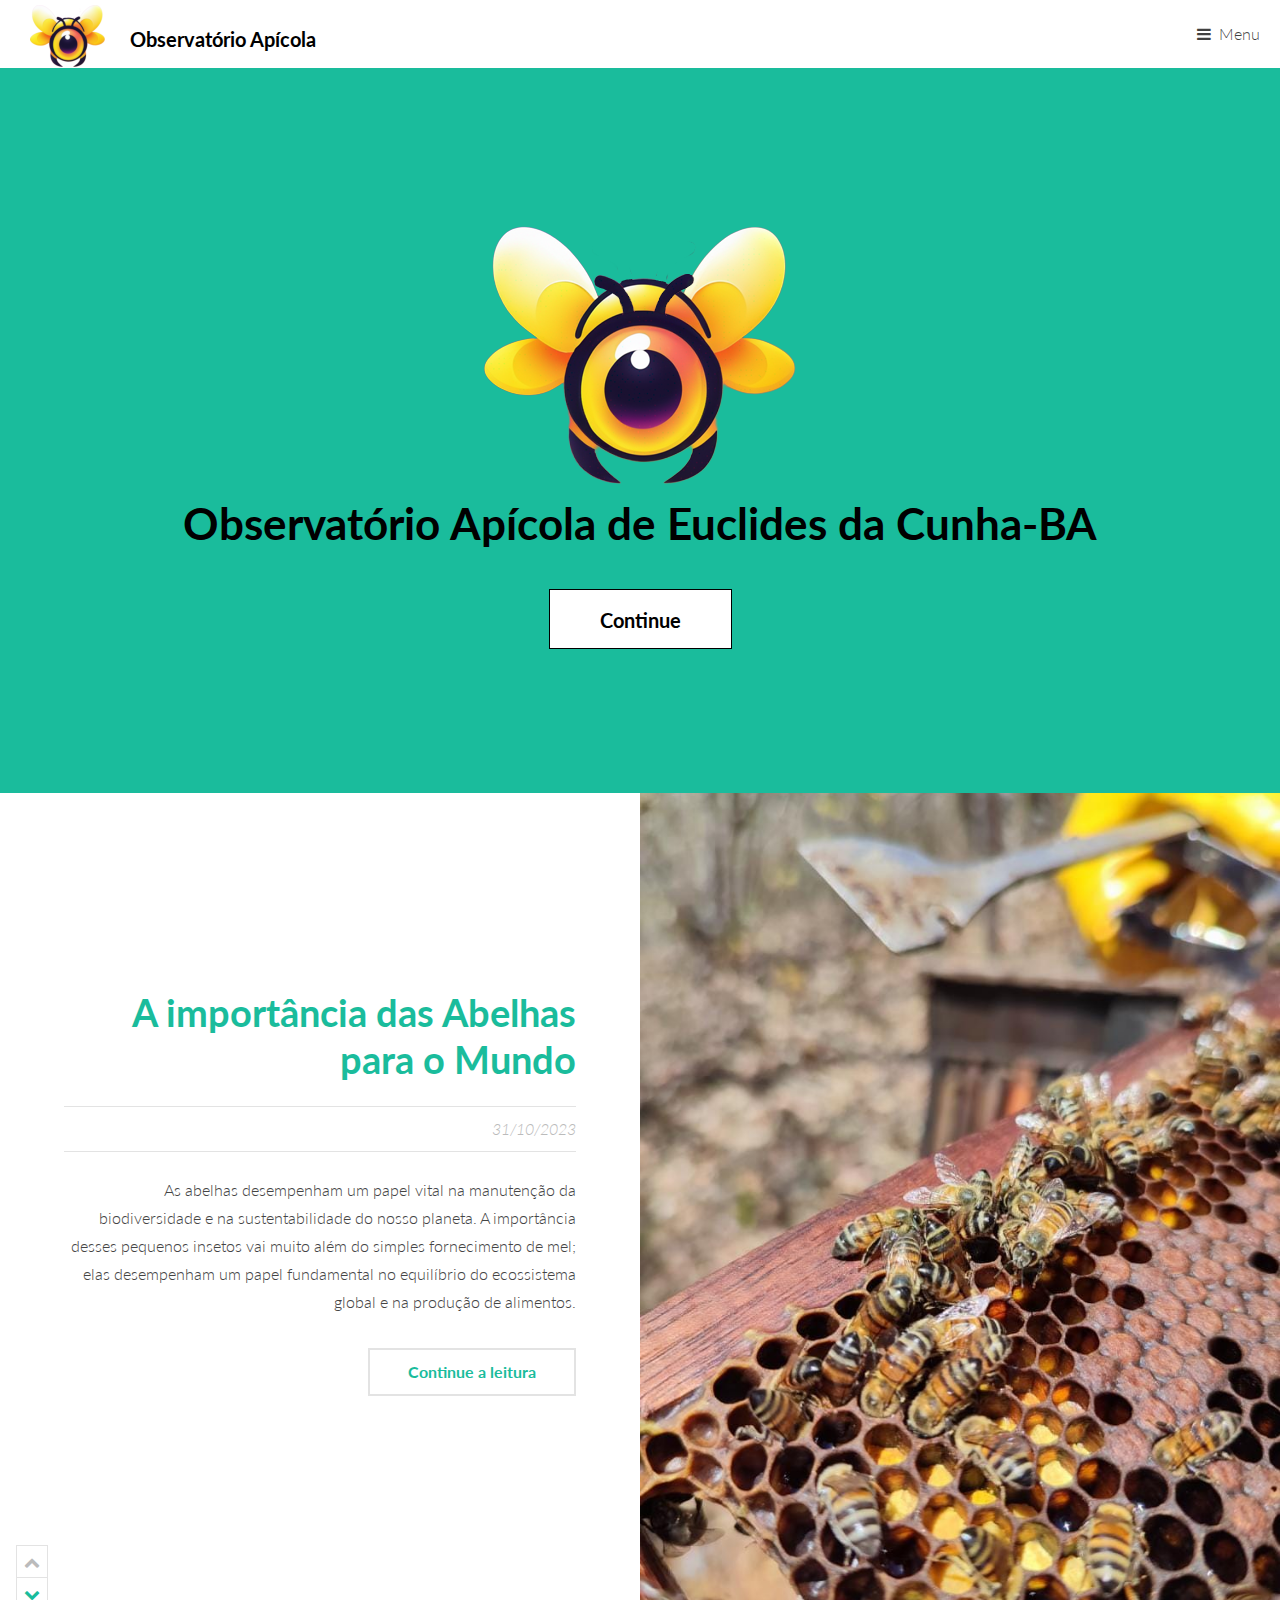
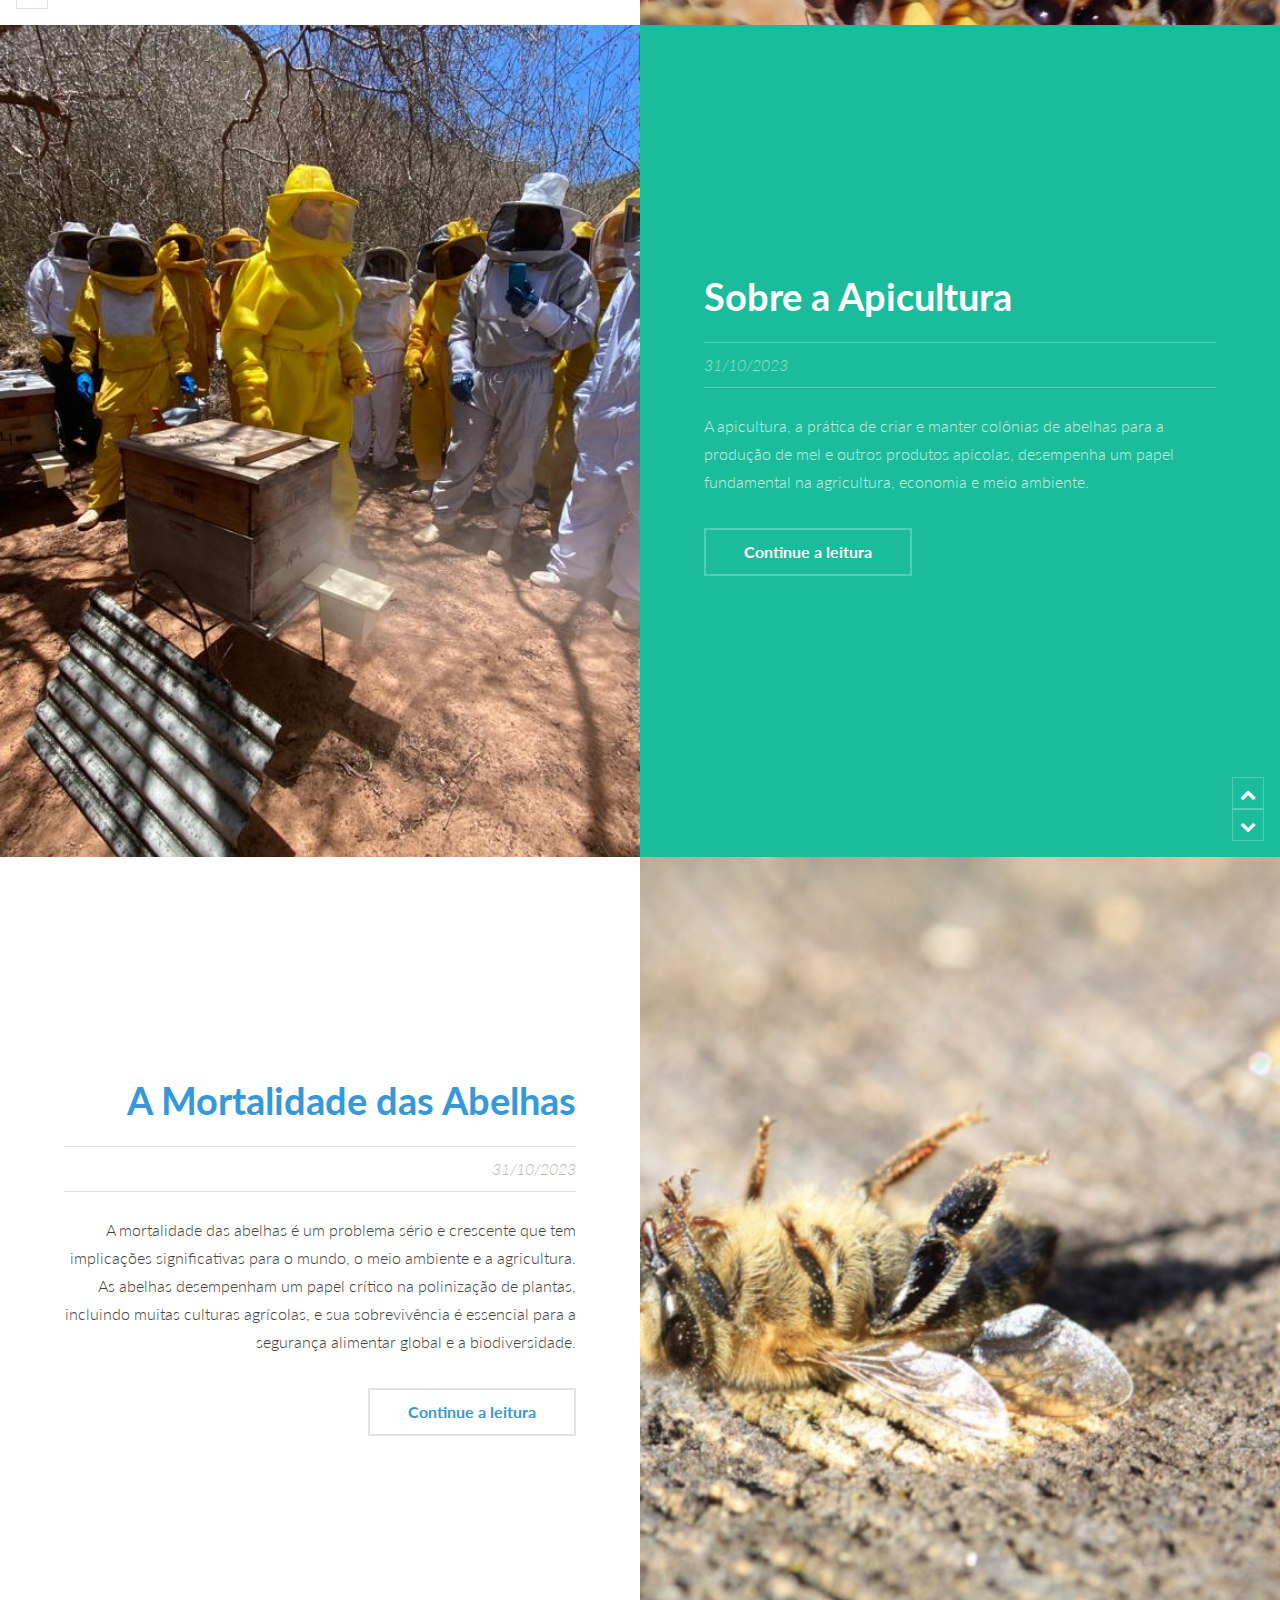
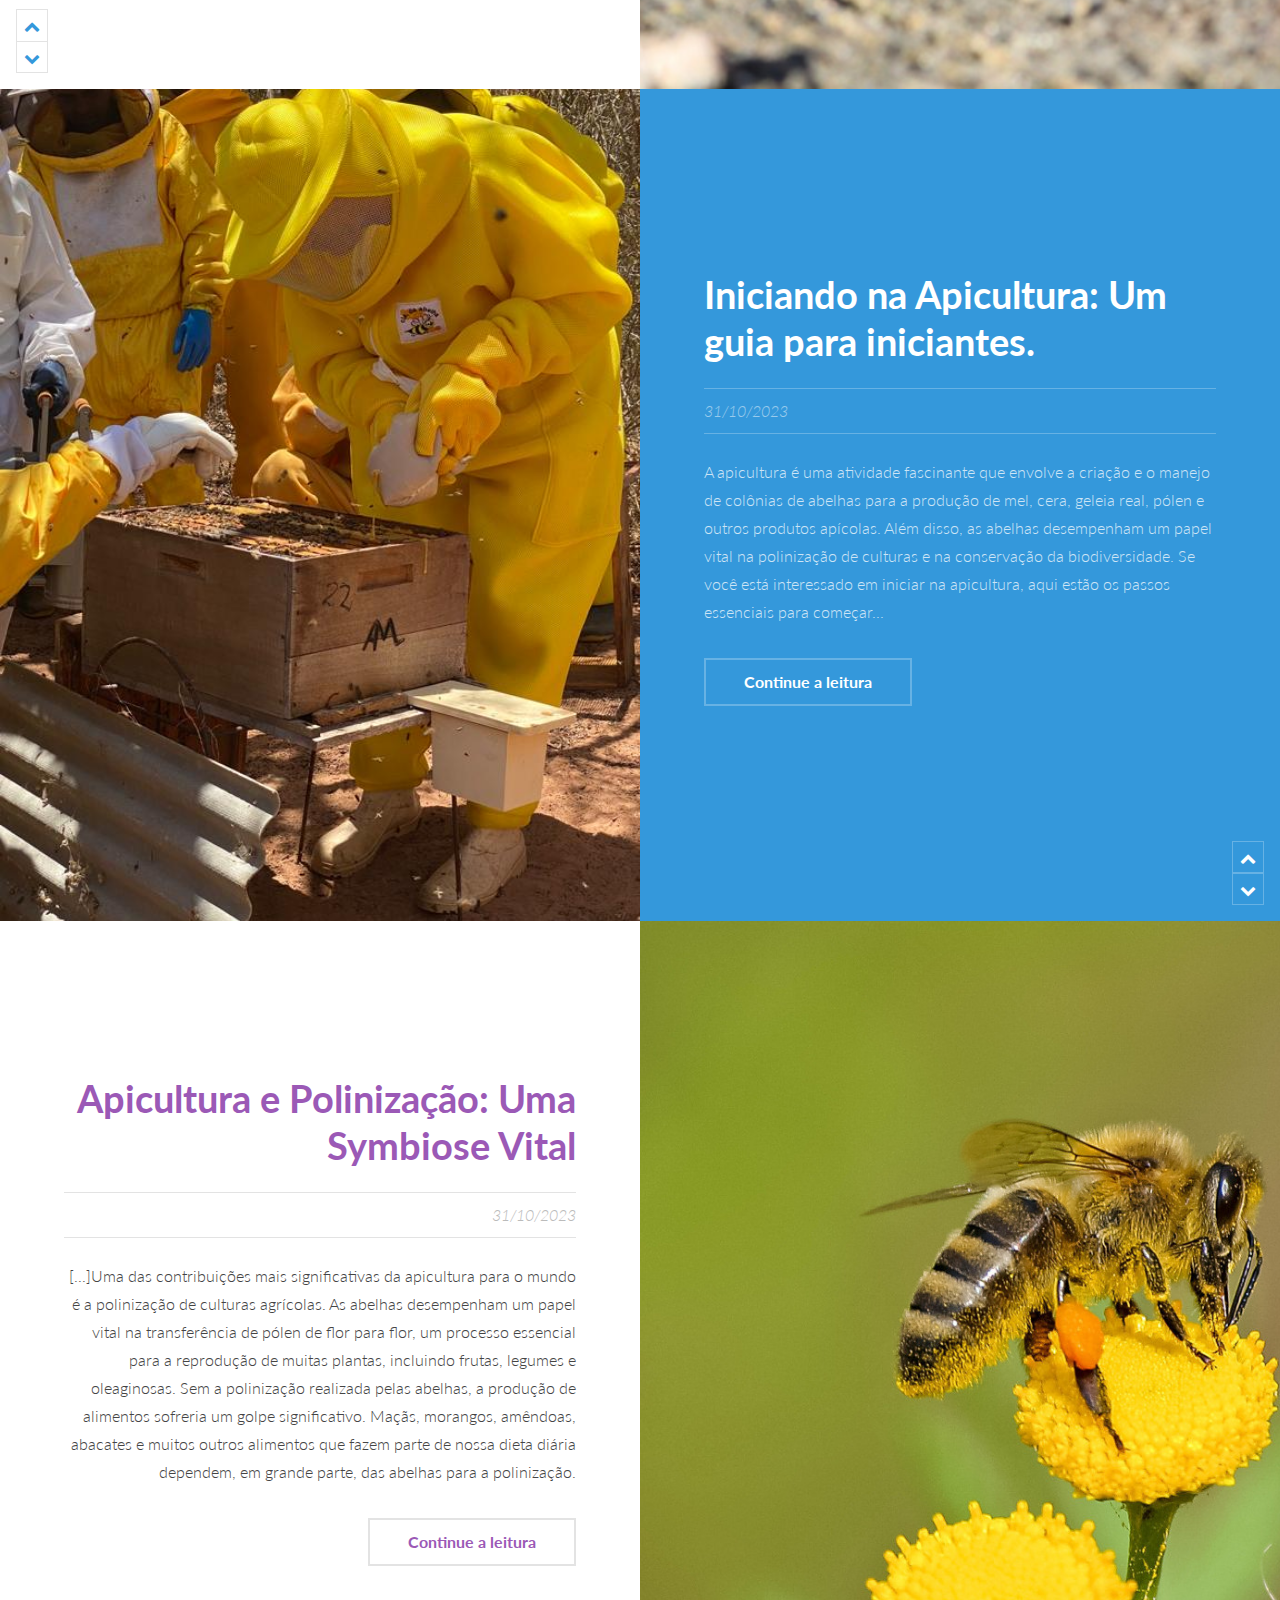
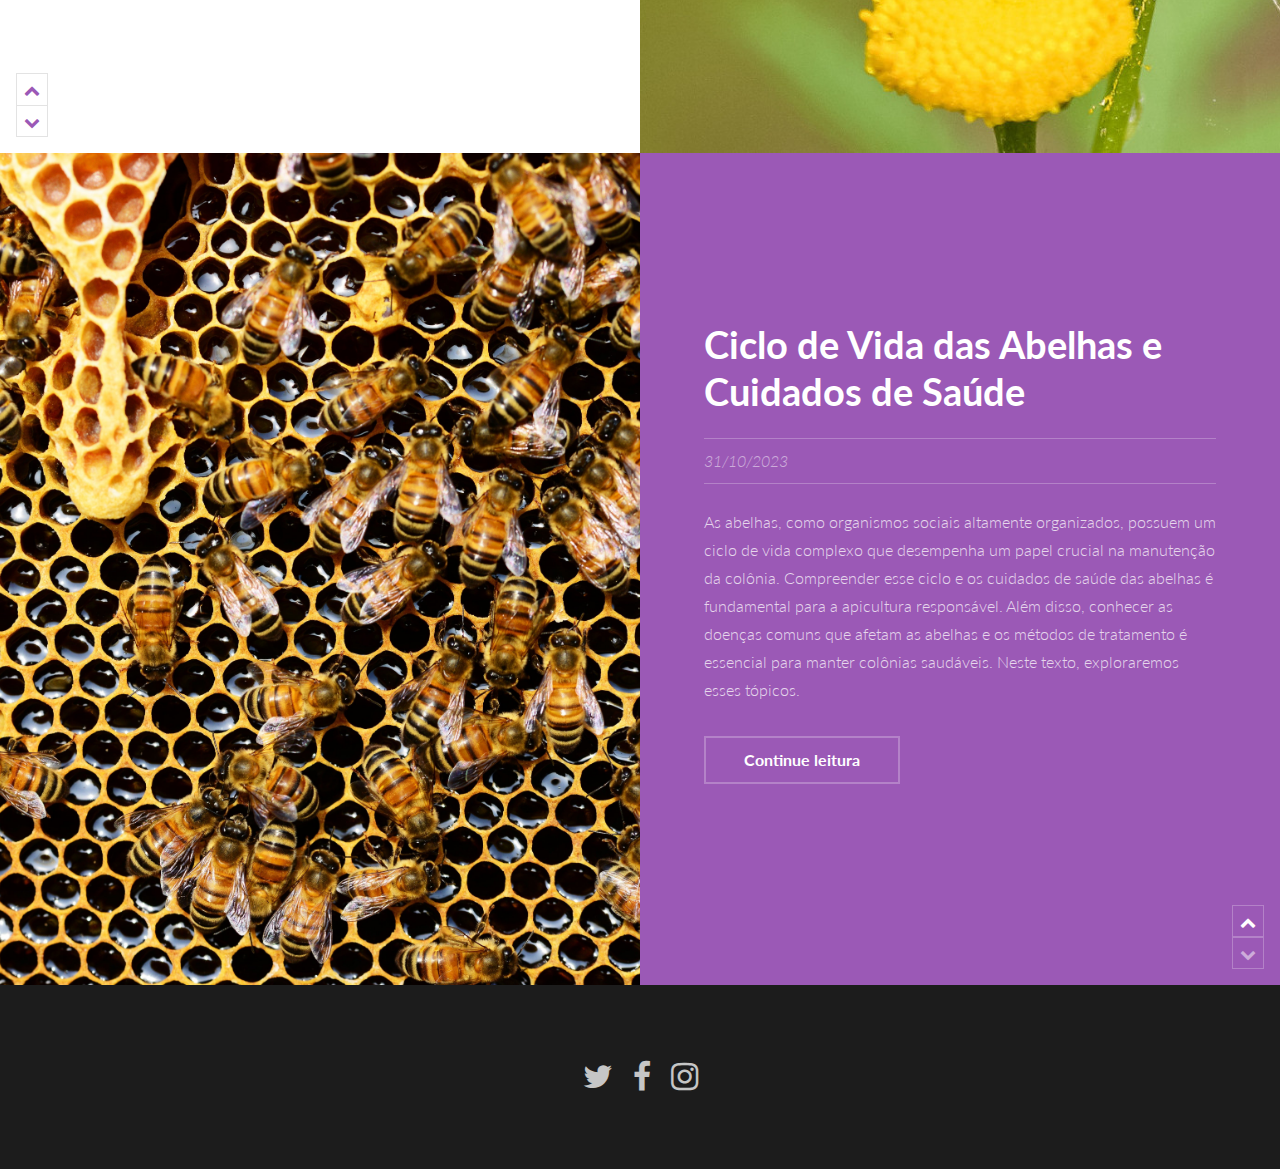
==== index.html @ 3683753c "Add files via upload" ====
<!DOCTYPE HTML>
<html>
	<head>
		<title>Observatório Apícola</title>
		<meta charset="utf-8">
		<meta name="robots" content="index, follow, max-image-preview:large, max-snippet:-1, max-video-preview:-1">
		<meta name="viewport" content="width=device-width, initial-scale=1"><link rel="stylesheet" href="assets/css/main.css">
	</head>
	<body>
		<header id="header">
			<div>
				<img class="logo" src="images/logo-p.png" alt="logo">
				<a href="index.html" class="logo"><strong>Observatório Apícola</strong></a>
			</div>
			
			<nav>
				<a href="#menu">Menu</a>
			</nav>
		</header>
		<!-- Menu -->
		<nav id="menu">
			<ul class="links">
				<li><a href="index.html">Home</a></li>
				<li><a href="#">Histórico</a></li>
				<li><a href="apiarios_map.html">Mapa de Apiários</a></li>
				<li><a href="galeria.html">Galeria de Fotos</a></li>
				<li><a href="importancia.html">A importância das Abelhas</a></li>
				<li><a href="apicultura.html">A Apicultura</a></li>
				<li><a href="mortalidade.html">Mortalidade das Abelhas</a></li>
				<li><a href="iniciando_api.html">Iniciando na Apicultura</a></li>
				<li><a href="api_polinizacao.html">Apicultura e Polinização</a></li>
				<li><a href="ciclo_vida_saude.html">Ciclo de Vida e Sáude</a></li>
			</ul>
		</nav>
		<!-- Banner -->
		<section id="banner">
			<div class="inner">
				<img src="images/logo-l.png" alt="logo">
				<h1>Observatório Apícola<br>
					de Euclides da Cunha-BA</h1>
					
					<ul class="actions">
						<li><a href="#one" class="button big">Continue</a></li>
					</ul>
				</div>
		</section>
			<!-- One -->
			<article id="one" class="post style1">
				<div class="image">
					<img src="images/foto2.jpeg" alt="" data-position="75% center" width="1400" height="788">
				</div>
				<div class="content">
					<div class="inner">
						<header>
							<h2><a href="importancia.html">A importância das Abelhas para o Mundo</a></h2>
							<p class="info">31/10/2023 </p>
						</header>
						<p>As abelhas desempenham um papel vital na manutenção da biodiversidade e na sustentabilidade do nosso planeta. A importância desses pequenos insetos vai muito além do simples fornecimento de mel; elas desempenham um papel fundamental no equilíbrio do ecossistema global e na produção de alimentos.</p>
						<ul class="actions"><li><a href="importancia.html" class="button alt">Continue a leitura</a></li>
						</ul></div>
					<div class="postnav">
						<a href="#" class="prev disabled"><span class="icon fa-chevron-up"></span></a>
						<a href="#two" class="scrolly next"><span class="icon fa-chevron-down"></span></a>
					</div>
				</div>
			</article>
			<!-- Two -->
			<article id="two" class="post invert style1 alt">
				<div class="image">
					<img src="images/foto10.jpeg" alt="" data-position="10% center" width="1400" height="788">
				</div>
				<div class="content">
					<div class="inner">
						<header><h2><a href="apicultura.html">Sobre a Apicultura</a></h2>
							<p class="info">31/10/2023</p>
						</header>
						<p>A apicultura, a prática de criar e manter colônias de abelhas para a produção de mel e outros produtos apícolas, desempenha um papel fundamental na agricultura, economia e meio ambiente.</p>
						<ul class="actions">
							<li><a href="apicultura.html" class="button alt">Continue a leitura</a></li>
						</ul>
					</div>
					<div class="postnav">
						<a href="#one" class="scrolly prev"><span class="icon fa-chevron-up"></span></a>
						<a href="#three" class="scrolly next"><span class="icon fa-chevron-down"></span></a>
					</div>
				</div>
			</article>
			<!-- Three -->
			<article id="three" class="post style2">
				<div class="image">
					<img src="images/bee-dead.jpg" alt="" data-position="80% center" width="1400" height="788"></div>
				<div class="content">
					<div class="inner">
						<header><h2><a href="mortalidade.html">A Mortalidade das Abelhas</a></h2>
							<p class="info">31/10/2023</p>
						</header>
						<p>A mortalidade das abelhas é um problema sério e crescente que tem implicações significativas para o mundo, o meio ambiente e a agricultura. As abelhas desempenham um papel crítico na polinização de plantas, incluindo muitas culturas agrícolas, e sua sobrevivência é essencial para a segurança alimentar global e a biodiversidade. </p>
						<ul class="actions">
							<li><a href="mortalidade.html" class="button alt">Continue a leitura</a></li>
						</ul>
					</div>
					<div class="postnav">
						<a href="#two" class="scrolly prev"><span class="icon fa-chevron-up"></span></a>
						<a href="#four" class="scrolly next"><span class="icon fa-chevron-down"></span></a>
					</div>
				</div>
			</article>
			<!-- Four -->
			<article id="four" class="post invert style2 alt">
				<div class="image">
					<img src="images/foto17.jpeg" alt="" data-position="60% center" width="1400" height="788">
				</div>
				<div class="content">
					<div class="inner">
						<header><h2><a href="iniciando_api.html">Iniciando na Apicultura: Um guia para iniciantes.</a></h2>
							<p class="info">31/10/2023</p>
						</header>
						<p>A apicultura é uma atividade fascinante que envolve a criação e o manejo de colônias de abelhas para a produção de mel, cera, geleia real, pólen e outros produtos apícolas. Além disso, as abelhas desempenham um papel vital na polinização de culturas e na conservação da biodiversidade. Se você está interessado em iniciar na apicultura, aqui estão os passos essenciais para começar...</p>
						<ul class="actions"><li><a href="iniciando_api.html" class="button alt">Continue a leitura</a></li>
						</ul></div>
					<div class="postnav">
						<a href="#three" class="scrolly prev"><span class="icon fa-chevron-up"></span></a>
						<a href="#five" class="scrolly next"><span class="icon fa-chevron-down"></span></a>
					</div>
				</div>
			</article>
			<!-- Five -->
			<article id="five" class="post style3">
				<div class="image">
					<img src="images/bee-flower2.jpg" alt="" data-position="5% center" width="1400" height="788">
				</div>
				<div class="content">
					<div class="inner">
						<header><h2><a href="api_polinizacao.html">Apicultura e Polinização: Uma Symbiose Vital</a></h2>
							<p class="info">31/10/2023</p>
						</header>
						<p>[...]Uma das contribuições mais significativas da apicultura para o mundo é a polinização de culturas agrícolas. As abelhas desempenham um papel vital na transferência de pólen de flor para flor, um processo essencial para a reprodução de muitas plantas, incluindo frutas, legumes e oleaginosas. Sem a polinização realizada pelas abelhas, a produção de alimentos sofreria um golpe significativo. Maçãs, morangos, amêndoas, abacates e muitos outros alimentos que fazem parte de nossa dieta diária dependem, em grande parte, das abelhas para a polinização.</p>
						<ul class="actions"><li><a href="api_polinizacao.html" class="button alt">Continue a leitura</a></li>
						</ul></div>
					<div class="postnav">
						<a href="#four" class="scrolly prev"><span class="icon fa-chevron-up"></span></a>
						<a href="#six" class="scrolly next"><span class="icon fa-chevron-down"></span></a>
					</div>
				</div>
			</article>
			<!-- Six -->
			<article id="six" class="post invert style3 alt">
				<div class="image">
					<img src="images/honeycomb.jpg" alt="" data-position="80% center" width="1400" height="788">
				</div>
				<div class="content">
					<div class="inner">
						<header><h2><a href="ciclo_vida_saude.html">Ciclo de Vida das Abelhas e Cuidados de Saúde
						</a></h2>
							<p class="info">31/10/2023</p>
						</header>
						<p>As abelhas, como organismos sociais altamente organizados, possuem um ciclo de vida complexo que desempenha um papel crucial na manutenção da colônia. Compreender esse ciclo e os cuidados de saúde das abelhas é fundamental para a apicultura responsável. Além disso, conhecer as doenças comuns que afetam as abelhas e os métodos de tratamento é essencial para manter colônias saudáveis. Neste texto, exploraremos esses tópicos.</p>
						<ul class="actions">
							<li><a href="ciclo_vida_saude.html" class="button alt">Continue leitura</a></li>
						</ul>
					</div>
					<div class="postnav">
						<a href="#five" class="scrolly prev"><span class="icon fa-chevron-up"></span></a>
						<a href="#" class="scrolly next disabled"><span class="icon fa-chevron-down"></span></a>
					</div>
				</div>
			</article>
			<!-- Footer -->
			<footer id="footer">
				<ul class="icons"><li><a href="#" class="icon fa-twitter"><span class="label">Twitter</span></a></li>
					<li><a href="#" class="icon fa-facebook"><span class="label">Facebook</span></a></li>
					<li><a href="#" class="icon fa-instagram"><span class="label">Instagram</span></a></li>
				</ul>
			</footer>
			<!-- Scripts -->
			<script src="assets/js/jquery.min.js"></script>
			<script src="assets/js/jquery.scrolly.min.js"></script>
			<script src="assets/js/skel.min.js"></script>
			<script src="assets/js/util.js"></script>
			<script src="assets/js/main.js"></script>
			<script src="assets/js/ponteiro.js"></script>
	</body>
</html>
---- assets/css/main.css ----
@charset "UTF-8";
@import url(font-awesome.min.css);
@import url("https://fonts.googleapis.com/css?family=Lato:300,700,300italic,700italic");

/*
	Binary by TEMPLATED
	templated.co @templatedco
	Released for free under the Creative Commons Attribution 3.0 license (templated.co/license)
*/

/* Reset */

	html, body, div, span, applet, object, iframe, h1, h2, h3, h4, h5, h6, p, blockquote, pre, a, abbr, acronym, address, big, cite, code, del, dfn, em, img, ins, kbd, q, s, samp, small, strike, strong, sub, sup, tt, var, b, u, i, center, dl, dt, dd, ol, ul, li, fieldset, form, label, legend, table, caption, tbody, tfoot, thead, tr, th, td, article, aside, canvas, details, embed, figure, figcaption, footer, header, hgroup, menu, nav, output, ruby, section, summary, time, mark, audio, video {
		margin: 0;
		padding: 0;
		border: 0;
		font-size: 100%;
		font: inherit;
		vertical-align: baseline;
	}
.image.fit img {
	width: 100%;
	height: auto;
}
	article, aside, details, figcaption, figure, footer, header, hgroup, menu, nav, section {
		display: block;
	}

	body {
		line-height: 1;
		
	}

	ol, ul {
		list-style: none;
	}

	blockquote, q {
		quotes: none;
	}

	blockquote:before, blockquote:after, q:before, q:after {
		content: '';
		content: none;
	}

	table {
		border-collapse: collapse;
		border-spacing: 0;
	}

	body {
		-webkit-text-size-adjust: none;
	}

/* Box Model */

	*, *:before, *:after {
		-moz-box-sizing: border-box;
		-webkit-box-sizing: border-box;
		box-sizing: border-box;
	}

/* Containers */

	.container {
		margin-left: auto;
		margin-right: auto;
	}

	.container.\31 25\25 {
		width: 100%;
		max-width: 100em;
		min-width: 80em;
	}

	.container.\37 5\25 {
		width: 60em;
	}

	.container.\35 0\25 {
		width: 40em;
	}

	.container.\32 5\25 {
		width: 20em;
	}

	.container {
		width: 80em;
	}

	@media screen and (max-width: 1680px) {

		.container.\31 25\25 {
			width: 100%;
			max-width: 100em;
			min-width: 80em;
		}

		.container.\37 5\25 {
			width: 60em;
		}

		.container.\35 0\25 {
			width: 40em;
		}

		.container.\32 5\25 {
			width: 20em;
		}

		.container {
			width: 80em;
		}

	}

	@media screen and (max-width: 1280px) {

		.container.\31 25\25 {
			width: 100%;
			max-width: 81.25em;
			min-width: 65em;
		}

		.container.\37 5\25 {
			width: 48.75em;
		}

		.container.\35 0\25 {
			width: 32.5em;
		}

		.container.\32 5\25 {
			width: 16.25em;
		}

		.container {
			width: 65em;
		}

	}

	@media screen and (max-width: 980px) {

		.container.\31 25\25 {
			width: 100%;
			max-width: 112.5%;
			min-width: 90%;
		}

		.container.\37 5\25 {
			width: 67.5%;
		}

		.container.\35 0\25 {
			width: 45%;
		}

		.container.\32 5\25 {
			width: 22.5%;
		}

		.container {
			width: 90%;
		}

	}

	@media screen and (max-width: 736px) {

		.container.\31 25\25 {
			width: 100%;
			max-width: 112.5%;
			min-width: 90%;
		}

		.container.\37 5\25 {
			width: 67.5%;
		}

		.container.\35 0\25 {
			width: 45%;
		}

		.container.\32 5\25 {
			width: 22.5%;
		}

		.container {
			width: 90% !important;
		}

	}

	@media screen and (max-width: 480px) {

		.container.\31 25\25 {
			width: 100%;
			max-width: 112.5%;
			min-width: 90%;
		}

		.container.\37 5\25 {
			width: 67.5%;
		}

		.container.\35 0\25 {
			width: 45%;
		}

		.container.\32 5\25 {
			width: 22.5%;
		}

		.container {
			width: 90% !important;
		}

	}

/* Grid */

	.row {
		border-bottom: solid 1px transparent;
		-moz-box-sizing: border-box;
		-webkit-box-sizing: border-box;
		box-sizing: border-box;
	}

	.row > * {
		float: left;
		-moz-box-sizing: border-box;
		-webkit-box-sizing: border-box;
		box-sizing: border-box;
	}

	.row:after, .row:before {
		content: '';
		display: block;
		clear: both;
		height: 0;
	}

	.row.uniform > * > :first-child {
		margin-top: 0;
	}

	.row.uniform > * > :last-child {
		margin-bottom: 0;
	}

	.row.\30 \25 > * {
		padding: 0 0 0 0em;
	}

	.row.\30 \25 {
		margin: 0 0 -1px 0em;
	}

	.row.uniform.\30 \25 > * {
		padding: 0em 0 0 0em;
	}

	.row.uniform.\30 \25 {
		margin: 0em 0 -1px 0em;
	}

	.row > * {
		padding: 0 0 0 2em;
	}

	.row {
		margin: 0 0 -1px -2em;
	}

	.row.uniform > * {
		padding: 2em 0 0 2em;
	}

	.row.uniform {
		margin: -2em 0 -1px -2em;
	}

	.row.\32 00\25 > * {
		padding: 0 0 0 4em;
	}

	.row.\32 00\25 {
		margin: 0 0 -1px -4em;
	}

	.row.uniform.\32 00\25 > * {
		padding: 4em 0 0 4em;
	}

	.row.uniform.\32 00\25 {
		margin: -4em 0 -1px -4em;
	}

	.row.\31 50\25 > * {
		padding: 0 0 0 3em;
	}

	.row.\31 50\25 {
		margin: 0 0 -1px -3em;
	}

	.row.uniform.\31 50\25 > * {
		padding: 3em 0 0 3em;
	}

	.row.uniform.\31 50\25 {
		margin: -3em 0 -1px -3em;
	}

	.row.\35 0\25 > * {
		padding: 0 0 0 1em;
	}

	.row.\35 0\25 {
		margin: 0 0 -1px -1em;
	}

	.row.uniform.\35 0\25 > * {
		padding: 1em 0 0 1em;
	}

	.row.uniform.\35 0\25 {
		margin: -1em 0 -1px -1em;
	}

	.row.\32 5\25 > * {
		padding: 0 0 0 0.5em;
	}

	.row.\32 5\25 {
		margin: 0 0 -1px -0.5em;
	}

	.row.uniform.\32 5\25 > * {
		padding: 0.5em 0 0 0.5em;
	}

	.row.uniform.\32 5\25 {
		margin: -0.5em 0 -1px -0.5em;
	}

	.\31 2u, .\31 2u\24 {
		width: 100%;
		clear: none;
		margin-left: 0;
	}

	.\31 1u, .\31 1u\24 {
		width: 91.6666666667%;
		clear: none;
		margin-left: 0;
	}

	.\31 0u, .\31 0u\24 {
		width: 83.3333333333%;
		clear: none;
		margin-left: 0;
	}

	.\39 u, .\39 u\24 {
		width: 75%;
		clear: none;
		margin-left: 0;
	}

	.\38 u, .\38 u\24 {
		width: 66.6666666667%;
		clear: none;
		margin-left: 0;
	}

	.\37 u, .\37 u\24 {
		width: 58.3333333333%;
		clear: none;
		margin-left: 0;
	}

	.\36 u, .\36 u\24 {
		width: 50%;
		clear: none;
		margin-left: 0;
	}

	.\35 u, .\35 u\24 {
		width: 41.6666666667%;
		clear: none;
		margin-left: 0;
	}

	.\34 u, .\34 u\24 {
		width: 33.3333333333%;
		clear: none;
		margin-left: 0;
	}

	.\33 u, .\33 u\24 {
		width: 25%;
		clear: none;
		margin-left: 0;
	}

	.\32 u, .\32 u\24 {
		width: 16.6666666667%;
		clear: none;
		margin-left: 0;
	}

	.\31 u, .\31 u\24 {
		width: 8.3333333333%;
		clear: none;
		margin-left: 0;
	}

	.\31 2u\24 + *,
	.\31 1u\24 + *,
	.\31 0u\24 + *,
	.\39 u\24 + *,
	.\38 u\24 + *,
	.\37 u\24 + *,
	.\36 u\24 + *,
	.\35 u\24 + *,
	.\34 u\24 + *,
	.\33 u\24 + *,
	.\32 u\24 + *,
	.\31 u\24 + * {
		clear: left;
	}

	.\-11u {
		margin-left: 91.66667%;
	}

	.\-10u {
		margin-left: 83.33333%;
	}

	.\-9u {
		margin-left: 75%;
	}

	.\-8u {
		margin-left: 66.66667%;
	}

	.\-7u {
		margin-left: 58.33333%;
	}

	.\-6u {
		margin-left: 50%;
	}

	.\-5u {
		margin-left: 41.66667%;
	}

	.\-4u {
		margin-left: 33.33333%;
	}

	.\-3u {
		margin-left: 25%;
	}

	.\-2u {
		margin-left: 16.66667%;
	}

	.\-1u {
		margin-left: 8.33333%;
	}

	@media screen and (max-width: 1680px) {

		.row > * {
			padding: 0 0 0 2em;
		}

		.row {
			margin: 0 0 -1px -2em;
		}

		.row.uniform > * {
			padding: 2em 0 0 2em;
		}

		.row.uniform {
			margin: -2em 0 -1px -2em;
		}

		.row.\32 00\25 > * {
			padding: 0 0 0 4em;
		}

		.row.\32 00\25 {
			margin: 0 0 -1px -4em;
		}

		.row.uniform.\32 00\25 > * {
			padding: 4em 0 0 4em;
		}

		.row.uniform.\32 00\25 {
			margin: -4em 0 -1px -4em;
		}

		.row.\31 50\25 > * {
			padding: 0 0 0 3em;
		}

		.row.\31 50\25 {
			margin: 0 0 -1px -3em;
		}

		.row.uniform.\31 50\25 > * {
			padding: 3em 0 0 3em;
		}

		.row.uniform.\31 50\25 {
			margin: -3em 0 -1px -3em;
		}

		.row.\35 0\25 > * {
			padding: 0 0 0 1em;
		}

		.row.\35 0\25 {
			margin: 0 0 -1px -1em;
		}

		.row.uniform.\35 0\25 > * {
			padding: 1em 0 0 1em;
		}

		.row.uniform.\35 0\25 {
			margin: -1em 0 -1px -1em;
		}

		.row.\32 5\25 > * {
			padding: 0 0 0 0.5em;
		}

		.row.\32 5\25 {
			margin: 0 0 -1px -0.5em;
		}

		.row.uniform.\32 5\25 > * {
			padding: 0.5em 0 0 0.5em;
		}

		.row.uniform.\32 5\25 {
			margin: -0.5em 0 -1px -0.5em;
		}

		.\31 2u\28xlarge\29, .\31 2u\24\28xlarge\29 {
			width: 100%;
			clear: none;
			margin-left: 0;
		}

		.\31 1u\28xlarge\29, .\31 1u\24\28xlarge\29 {
			width: 91.6666666667%;
			clear: none;
			margin-left: 0;
		}

		.\31 0u\28xlarge\29, .\31 0u\24\28xlarge\29 {
			width: 83.3333333333%;
			clear: none;
			margin-left: 0;
		}

		.\39 u\28xlarge\29, .\39 u\24\28xlarge\29 {
			width: 75%;
			clear: none;
			margin-left: 0;
		}

		.\38 u\28xlarge\29, .\38 u\24\28xlarge\29 {
			width: 66.6666666667%;
			clear: none;
			margin-left: 0;
		}

		.\37 u\28xlarge\29, .\37 u\24\28xlarge\29 {
			width: 58.3333333333%;
			clear: none;
			margin-left: 0;
		}

		.\36 u\28xlarge\29, .\36 u\24\28xlarge\29 {
			width: 50%;
			clear: none;
			margin-left: 0;
		}

		.\35 u\28xlarge\29, .\35 u\24\28xlarge\29 {
			width: 41.6666666667%;
			clear: none;
			margin-left: 0;
		}

		.\34 u\28xlarge\29, .\34 u\24\28xlarge\29 {
			width: 33.3333333333%;
			clear: none;
			margin-left: 0;
		}

		.\33 u\28xlarge\29, .\33 u\24\28xlarge\29 {
			width: 25%;
			clear: none;
			margin-left: 0;
		}

		.\32 u\28xlarge\29, .\32 u\24\28xlarge\29 {
			width: 16.6666666667%;
			clear: none;
			margin-left: 0;
		}

		.\31 u\28xlarge\29, .\31 u\24\28xlarge\29 {
			width: 8.3333333333%;
			clear: none;
			margin-left: 0;
		}

		.\31 2u\24\28xlarge\29 + *,
		.\31 1u\24\28xlarge\29 + *,
		.\31 0u\24\28xlarge\29 + *,
		.\39 u\24\28xlarge\29 + *,
		.\38 u\24\28xlarge\29 + *,
		.\37 u\24\28xlarge\29 + *,
		.\36 u\24\28xlarge\29 + *,
		.\35 u\24\28xlarge\29 + *,
		.\34 u\24\28xlarge\29 + *,
		.\33 u\24\28xlarge\29 + *,
		.\32 u\24\28xlarge\29 + *,
		.\31 u\24\28xlarge\29 + * {
			clear: left;
		}

		.\-11u\28xlarge\29 {
			margin-left: 91.66667%;
		}

		.\-10u\28xlarge\29 {
			margin-left: 83.33333%;
		}

		.\-9u\28xlarge\29 {
			margin-left: 75%;
		}

		.\-8u\28xlarge\29 {
			margin-left: 66.66667%;
		}

		.\-7u\28xlarge\29 {
			margin-left: 58.33333%;
		}

		.\-6u\28xlarge\29 {
			margin-left: 50%;
		}

		.\-5u\28xlarge\29 {
			margin-left: 41.66667%;
		}

		.\-4u\28xlarge\29 {
			margin-left: 33.33333%;
		}

		.\-3u\28xlarge\29 {
			margin-left: 25%;
		}

		.\-2u\28xlarge\29 {
			margin-left: 16.66667%;
		}

		.\-1u\28xlarge\29 {
			margin-left: 8.33333%;
		}

	}

	@media screen and (max-width: 1280px) {

		.row > * {
			padding: 0 0 0 1.5em;
		}

		.row {
			margin: 0 0 -1px -1.5em;
		}

		.row.uniform > * {
			padding: 1.5em 0 0 1.5em;
		}

		.row.uniform {
			margin: -1.5em 0 -1px -1.5em;
		}

		.row.\32 00\25 > * {
			padding: 0 0 0 3em;
		}

		.row.\32 00\25 {
			margin: 0 0 -1px -3em;
		}

		.row.uniform.\32 00\25 > * {
			padding: 3em 0 0 3em;
		}

		.row.uniform.\32 00\25 {
			margin: -3em 0 -1px -3em;
		}

		.row.\31 50\25 > * {
			padding: 0 0 0 2.25em;
		}

		.row.\31 50\25 {
			margin: 0 0 -1px -2.25em;
		}

		.row.uniform.\31 50\25 > * {
			padding: 2.25em 0 0 2.25em;
		}

		.row.uniform.\31 50\25 {
			margin: -2.25em 0 -1px -2.25em;
		}

		.row.\35 0\25 > * {
			padding: 0 0 0 0.75em;
		}

		.row.\35 0\25 {
			margin: 0 0 -1px -0.75em;
		}

		.row.uniform.\35 0\25 > * {
			padding: 0.75em 0 0 0.75em;
		}

		.row.uniform.\35 0\25 {
			margin: -0.75em 0 -1px -0.75em;
		}

		.row.\32 5\25 > * {
			padding: 0 0 0 0.375em;
		}

		.row.\32 5\25 {
			margin: 0 0 -1px -0.375em;
		}

		.row.uniform.\32 5\25 > * {
			padding: 0.375em 0 0 0.375em;
		}

		.row.uniform.\32 5\25 {
			margin: -0.375em 0 -1px -0.375em;
		}

		.\31 2u\28large\29, .\31 2u\24\28large\29 {
			width: 100%;
			clear: none;
			margin-left: 0;
		}

		.\31 1u\28large\29, .\31 1u\24\28large\29 {
			width: 91.6666666667%;
			clear: none;
			margin-left: 0;
		}

		.\31 0u\28large\29, .\31 0u\24\28large\29 {
			width: 83.3333333333%;
			clear: none;
			margin-left: 0;
		}

		.\39 u\28large\29, .\39 u\24\28large\29 {
			width: 75%;
			clear: none;
			margin-left: 0;
		}

		.\38 u\28large\29, .\38 u\24\28large\29 {
			width: 66.6666666667%;
			clear: none;
			margin-left: 0;
		}

		.\37 u\28large\29, .\37 u\24\28large\29 {
			width: 58.3333333333%;
			clear: none;
			margin-left: 0;
		}

		.\36 u\28large\29, .\36 u\24\28large\29 {
			width: 50%;
			clear: none;
			margin-left: 0;
		}

		.\35 u\28large\29, .\35 u\24\28large\29 {
			width: 41.6666666667%;
			clear: none;
			margin-left: 0;
		}

		.\34 u\28large\29, .\34 u\24\28large\29 {
			width: 33.3333333333%;
			clear: none;
			margin-left: 0;
		}

		.\33 u\28large\29, .\33 u\24\28large\29 {
			width: 25%;
			clear: none;
			margin-left: 0;
		}

		.\32 u\28large\29, .\32 u\24\28large\29 {
			width: 16.6666666667%;
			clear: none;
			margin-left: 0;
		}

		.\31 u\28large\29, .\31 u\24\28large\29 {
			width: 8.3333333333%;
			clear: none;
			margin-left: 0;
		}

		.\31 2u\24\28large\29 + *,
		.\31 1u\24\28large\29 + *,
		.\31 0u\24\28large\29 + *,
		.\39 u\24\28large\29 + *,
		.\38 u\24\28large\29 + *,
		.\37 u\24\28large\29 + *,
		.\36 u\24\28large\29 + *,
		.\35 u\24\28large\29 + *,
		.\34 u\24\28large\29 + *,
		.\33 u\24\28large\29 + *,
		.\32 u\24\28large\29 + *,
		.\31 u\24\28large\29 + * {
			clear: left;
		}

		.\-11u\28large\29 {
			margin-left: 91.66667%;
		}

		.\-10u\28large\29 {
			margin-left: 83.33333%;
		}

		.\-9u\28large\29 {
			margin-left: 75%;
		}

		.\-8u\28large\29 {
			margin-left: 66.66667%;
		}

		.\-7u\28large\29 {
			margin-left: 58.33333%;
		}

		.\-6u\28large\29 {
			margin-left: 50%;
		}

		.\-5u\28large\29 {
			margin-left: 41.66667%;
		}

		.\-4u\28large\29 {
			margin-left: 33.33333%;
		}

		.\-3u\28large\29 {
			margin-left: 25%;
		}

		.\-2u\28large\29 {
			margin-left: 16.66667%;
		}

		.\-1u\28large\29 {
			margin-left: 8.33333%;
		}

	}

	@media screen and (max-width: 980px) {

		.row > * {
			padding: 0 0 0 1.5em;
		}

		.row {
			margin: 0 0 -1px -1.5em;
		}

		.row.uniform > * {
			padding: 1.5em 0 0 1.5em;
		}

		.row.uniform {
			margin: -1.5em 0 -1px -1.5em;
		}

		.row.\32 00\25 > * {
			padding: 0 0 0 3em;
		}

		.row.\32 00\25 {
			margin: 0 0 -1px -3em;
		}

		.row.uniform.\32 00\25 > * {
			padding: 3em 0 0 3em;
		}

		.row.uniform.\32 00\25 {
			margin: -3em 0 -1px -3em;
		}

		.row.\31 50\25 > * {
			padding: 0 0 0 2.25em;
		}

		.row.\31 50\25 {
			margin: 0 0 -1px -2.25em;
		}

		.row.uniform.\31 50\25 > * {
			padding: 2.25em 0 0 2.25em;
		}

		.row.uniform.\31 50\25 {
			margin: -2.25em 0 -1px -2.25em;
		}

		.row.\35 0\25 > * {
			padding: 0 0 0 0.75em;
		}

		.row.\35 0\25 {
			margin: 0 0 -1px -0.75em;
		}

		.row.uniform.\35 0\25 > * {
			padding: 0.75em 0 0 0.75em;
		}

		.row.uniform.\35 0\25 {
			margin: -0.75em 0 -1px -0.75em;
		}

		.row.\32 5\25 > * {
			padding: 0 0 0 0.375em;
		}

		.row.\32 5\25 {
			margin: 0 0 -1px -0.375em;
		}

		.row.uniform.\32 5\25 > * {
			padding: 0.375em 0 0 0.375em;
		}

		.row.uniform.\32 5\25 {
			margin: -0.375em 0 -1px -0.375em;
		}

		.\31 2u\28medium\29, .\31 2u\24\28medium\29 {
			width: 100%;
			clear: none;
			margin-left: 0;
		}

		.\31 1u\28medium\29, .\31 1u\24\28medium\29 {
			width: 91.6666666667%;
			clear: none;
			margin-left: 0;
		}

		.\31 0u\28medium\29, .\31 0u\24\28medium\29 {
			width: 83.3333333333%;
			clear: none;
			margin-left: 0;
		}

		.\39 u\28medium\29, .\39 u\24\28medium\29 {
			width: 75%;
			clear: none;
			margin-left: 0;
		}

		.\38 u\28medium\29, .\38 u\24\28medium\29 {
			width: 66.6666666667%;
			clear: none;
			margin-left: 0;
		}

		.\37 u\28medium\29, .\37 u\24\28medium\29 {
			width: 58.3333333333%;
			clear: none;
			margin-left: 0;
		}

		.\36 u\28medium\29, .\36 u\24\28medium\29 {
			width: 50%;
			clear: none;
			margin-left: 0;
		}

		.\35 u\28medium\29, .\35 u\24\28medium\29 {
			width: 41.6666666667%;
			clear: none;
			margin-left: 0;
		}

		.\34 u\28medium\29, .\34 u\24\28medium\29 {
			width: 33.3333333333%;
			clear: none;
			margin-left: 0;
		}

		.\33 u\28medium\29, .\33 u\24\28medium\29 {
			width: 25%;
			clear: none;
			margin-left: 0;
		}

		.\32 u\28medium\29, .\32 u\24\28medium\29 {
			width: 16.6666666667%;
			clear: none;
			margin-left: 0;
		}

		.\31 u\28medium\29, .\31 u\24\28medium\29 {
			width: 8.3333333333%;
			clear: none;
			margin-left: 0;
		}

		.\31 2u\24\28medium\29 + *,
		.\31 1u\24\28medium\29 + *,
		.\31 0u\24\28medium\29 + *,
		.\39 u\24\28medium\29 + *,
		.\38 u\24\28medium\29 + *,
		.\37 u\24\28medium\29 + *,
		.\36 u\24\28medium\29 + *,
		.\35 u\24\28medium\29 + *,
		.\34 u\24\28medium\29 + *,
		.\33 u\24\28medium\29 + *,
		.\32 u\24\28medium\29 + *,
		.\31 u\24\28medium\29 + * {
			clear: left;
		}

		.\-11u\28medium\29 {
			margin-left: 91.66667%;
		}

		.\-10u\28medium\29 {
			margin-left: 83.33333%;
		}

		.\-9u\28medium\29 {
			margin-left: 75%;
		}

		.\-8u\28medium\29 {
			margin-left: 66.66667%;
		}

		.\-7u\28medium\29 {
			margin-left: 58.33333%;
		}

		.\-6u\28medium\29 {
			margin-left: 50%;
		}

		.\-5u\28medium\29 {
			margin-left: 41.66667%;
		}

		.\-4u\28medium\29 {
			margin-left: 33.33333%;
		}

		.\-3u\28medium\29 {
			margin-left: 25%;
		}

		.\-2u\28medium\29 {
			margin-left: 16.66667%;
		}

		.\-1u\28medium\29 {
			margin-left: 8.33333%;
		}

	}

	@media screen and (max-width: 736px) {

		.row > * {
			padding: 0 0 0 1.25em;
		}

		.row {
			margin: 0 0 -1px -1.25em;
		}

		.row.uniform > * {
			padding: 1.25em 0 0 1.25em;
		}

		.row.uniform {
			margin: -1.25em 0 -1px -1.25em;
		}

		.row.\32 00\25 > * {
			padding: 0 0 0 2.5em;
		}

		.row.\32 00\25 {
			margin: 0 0 -1px -2.5em;
		}

		.row.uniform.\32 00\25 > * {
			padding: 2.5em 0 0 2.5em;
		}

		.row.uniform.\32 00\25 {
			margin: -2.5em 0 -1px -2.5em;
		}

		.row.\31 50\25 > * {
			padding: 0 0 0 1.875em;
		}

		.row.\31 50\25 {
			margin: 0 0 -1px -1.875em;
		}

		.row.uniform.\31 50\25 > * {
			padding: 1.875em 0 0 1.875em;
		}

		.row.uniform.\31 50\25 {
			margin: -1.875em 0 -1px -1.875em;
		}

		.row.\35 0\25 > * {
			padding: 0 0 0 0.625em;
		}

		.row.\35 0\25 {
			margin: 0 0 -1px -0.625em;
		}

		.row.uniform.\35 0\25 > * {
			padding: 0.625em 0 0 0.625em;
		}

		.row.uniform.\35 0\25 {
			margin: -0.625em 0 -1px -0.625em;
		}

		.row.\32 5\25 > * {
			padding: 0 0 0 0.3125em;
		}

		.row.\32 5\25 {
			margin: 0 0 -1px -0.3125em;
		}

		.row.uniform.\32 5\25 > * {
			padding: 0.3125em 0 0 0.3125em;
		}

		.row.uniform.\32 5\25 {
			margin: -0.3125em 0 -1px -0.3125em;
		}

		.\31 2u\28small\29, .\31 2u\24\28small\29 {
			width: 100%;
			clear: none;
			margin-left: 0;
		}

		.\31 1u\28small\29, .\31 1u\24\28small\29 {
			width: 91.6666666667%;
			clear: none;
			margin-left: 0;
		}

		.\31 0u\28small\29, .\31 0u\24\28small\29 {
			width: 83.3333333333%;
			clear: none;
			margin-left: 0;
		}

		.\39 u\28small\29, .\39 u\24\28small\29 {
			width: 75%;
			clear: none;
			margin-left: 0;
		}

		.\38 u\28small\29, .\38 u\24\28small\29 {
			width: 66.6666666667%;
			clear: none;
			margin-left: 0;
		}

		.\37 u\28small\29, .\37 u\24\28small\29 {
			width: 58.3333333333%;
			clear: none;
			margin-left: 0;
		}

		.\36 u\28small\29, .\36 u\24\28small\29 {
			width: 50%;
			clear: none;
			margin-left: 0;
		}

		.\35 u\28small\29, .\35 u\24\28small\29 {
			width: 41.6666666667%;
			clear: none;
			margin-left: 0;
		}

		.\34 u\28small\29, .\34 u\24\28small\29 {
			width: 33.3333333333%;
			clear: none;
			margin-left: 0;
		}

		.\33 u\28small\29, .\33 u\24\28small\29 {
			width: 25%;
			clear: none;
			margin-left: 0;
		}

		.\32 u\28small\29, .\32 u\24\28small\29 {
			width: 16.6666666667%;
			clear: none;
			margin-left: 0;
		}

		.\31 u\28small\29, .\31 u\24\28small\29 {
			width: 8.3333333333%;
			clear: none;
			margin-left: 0;
		}

		.\31 2u\24\28small\29 + *,
		.\31 1u\24\28small\29 + *,
		.\31 0u\24\28small\29 + *,
		.\39 u\24\28small\29 + *,
		.\38 u\24\28small\29 + *,
		.\37 u\24\28small\29 + *,
		.\36 u\24\28small\29 + *,
		.\35 u\24\28small\29 + *,
		.\34 u\24\28small\29 + *,
		.\33 u\24\28small\29 + *,
		.\32 u\24\28small\29 + *,
		.\31 u\24\28small\29 + * {
			clear: left;
		}

		.\-11u\28small\29 {
			margin-left: 91.66667%;
		}

		.\-10u\28small\29 {
			margin-left: 83.33333%;
		}

		.\-9u\28small\29 {
			margin-left: 75%;
		}

		.\-8u\28small\29 {
			margin-left: 66.66667%;
		}

		.\-7u\28small\29 {
			margin-left: 58.33333%;
		}

		.\-6u\28small\29 {
			margin-left: 50%;
		}

		.\-5u\28small\29 {
			margin-left: 41.66667%;
		}

		.\-4u\28small\29 {
			margin-left: 33.33333%;
		}

		.\-3u\28small\29 {
			margin-left: 25%;
		}

		.\-2u\28small\29 {
			margin-left: 16.66667%;
		}

		.\-1u\28small\29 {
			margin-left: 8.33333%;
		}

	}

	@media screen and (max-width: 480px) {

		.row > * {
			padding: 0 0 0 1.25em;
		}

		.row {
			margin: 0 0 -1px -1.25em;
		}

		.row.uniform > * {
			padding: 1.25em 0 0 1.25em;
		}

		.row.uniform {
			margin: -1.25em 0 -1px -1.25em;
		}

		.row.\32 00\25 > * {
			padding: 0 0 0 2.5em;
		}

		.row.\32 00\25 {
			margin: 0 0 -1px -2.5em;
		}

		.row.uniform.\32 00\25 > * {
			padding: 2.5em 0 0 2.5em;
		}

		.row.uniform.\32 00\25 {
			margin: -2.5em 0 -1px -2.5em;
		}

		.row.\31 50\25 > * {
			padding: 0 0 0 1.875em;
		}

		.row.\31 50\25 {
			margin: 0 0 -1px -1.875em;
		}

		.row.uniform.\31 50\25 > * {
			padding: 1.875em 0 0 1.875em;
		}

		.row.uniform.\31 50\25 {
			margin: -1.875em 0 -1px -1.875em;
		}

		.row.\35 0\25 > * {
			padding: 0 0 0 0.625em;
		}

		.row.\35 0\25 {
			margin: 0 0 -1px -0.625em;
		}

		.row.uniform.\35 0\25 > * {
			padding: 0.625em 0 0 0.625em;
		}

		.row.uniform.\35 0\25 {
			margin: -0.625em 0 -1px -0.625em;
		}

		.row.\32 5\25 > * {
			padding: 0 0 0 0.3125em;
		}

		.row.\32 5\25 {
			margin: 0 0 -1px -0.3125em;
		}

		.row.uniform.\32 5\25 > * {
			padding: 0.3125em 0 0 0.3125em;
		}

		.row.uniform.\32 5\25 {
			margin: -0.3125em 0 -1px -0.3125em;
		}

		.\31 2u\28xsmall\29, .\31 2u\24\28xsmall\29 {
			width: 100%;
			clear: none;
			margin-left: 0;
		}

		.\31 1u\28xsmall\29, .\31 1u\24\28xsmall\29 {
			width: 91.6666666667%;
			clear: none;
			margin-left: 0;
		}

		.\31 0u\28xsmall\29, .\31 0u\24\28xsmall\29 {
			width: 83.3333333333%;
			clear: none;
			margin-left: 0;
		}

		.\39 u\28xsmall\29, .\39 u\24\28xsmall\29 {
			width: 75%;
			clear: none;
			margin-left: 0;
		}

		.\38 u\28xsmall\29, .\38 u\24\28xsmall\29 {
			width: 66.6666666667%;
			clear: none;
			margin-left: 0;
		}

		.\37 u\28xsmall\29, .\37 u\24\28xsmall\29 {
			width: 58.3333333333%;
			clear: none;
			margin-left: 0;
		}

		.\36 u\28xsmall\29, .\36 u\24\28xsmall\29 {
			width: 50%;
			clear: none;
			margin-left: 0;
		}

		.\35 u\28xsmall\29, .\35 u\24\28xsmall\29 {
			width: 41.6666666667%;
			clear: none;
			margin-left: 0;
		}

		.\34 u\28xsmall\29, .\34 u\24\28xsmall\29 {
			width: 33.3333333333%;
			clear: none;
			margin-left: 0;
		}

		.\33 u\28xsmall\29, .\33 u\24\28xsmall\29 {
			width: 25%;
			clear: none;
			margin-left: 0;
		}

		.\32 u\28xsmall\29, .\32 u\24\28xsmall\29 {
			width: 16.6666666667%;
			clear: none;
			margin-left: 0;
		}

		.\31 u\28xsmall\29, .\31 u\24\28xsmall\29 {
			width: 8.3333333333%;
			clear: none;
			margin-left: 0;
		}

		.\31 2u\24\28xsmall\29 + *,
		.\31 1u\24\28xsmall\29 + *,
		.\31 0u\24\28xsmall\29 + *,
		.\39 u\24\28xsmall\29 + *,
		.\38 u\24\28xsmall\29 + *,
		.\37 u\24\28xsmall\29 + *,
		.\36 u\24\28xsmall\29 + *,
		.\35 u\24\28xsmall\29 + *,
		.\34 u\24\28xsmall\29 + *,
		.\33 u\24\28xsmall\29 + *,
		.\32 u\24\28xsmall\29 + *,
		.\31 u\24\28xsmall\29 + * {
			clear: left;
		}

		.\-11u\28xsmall\29 {
			margin-left: 91.66667%;
		}

		.\-10u\28xsmall\29 {
			margin-left: 83.33333%;
		}

		.\-9u\28xsmall\29 {
			margin-left: 75%;
		}

		.\-8u\28xsmall\29 {
			margin-left: 66.66667%;
		}

		.\-7u\28xsmall\29 {
			margin-left: 58.33333%;
		}

		.\-6u\28xsmall\29 {
			margin-left: 50%;
		}

		.\-5u\28xsmall\29 {
			margin-left: 41.66667%;
		}

		.\-4u\28xsmall\29 {
			margin-left: 33.33333%;
		}

		.\-3u\28xsmall\29 {
			margin-left: 25%;
		}

		.\-2u\28xsmall\29 {
			margin-left: 16.66667%;
		}

		.\-1u\28xsmall\29 {
			margin-left: 8.33333%;
		}

	}

/* Basic */

	@-ms-viewport {
		width: device-width;
	}

	body {
		-ms-overflow-style: scrollbar;
	}

	@media screen and (max-width: 480px) {

		html, body {
			min-width: 320px;
		}

	}

	body {
		background: #fff;
	}

		body.is-loading *, body.is-loading *:before, body.is-loading *:after {
			-moz-animation: none !important;
			-webkit-animation: none !important;
			-ms-animation: none !important;
			animation: none !important;
			-moz-transition: none !important;
			-webkit-transition: none !important;
			-ms-transition: none !important;
			transition: none !important;
		}

/* Type */

	body {
		background-color: #fff;
		color: #444;
	}

	body, input, select, textarea {
		font-family: "Lato", Arial, Helvetica, sans-serif;
		font-size: 16pt;
		font-weight: 300;
		line-height: 1.75;
	}

		@media screen and (max-width: 1680px) {

			body, input, select, textarea {
				font-size: 13pt;
			}

		}

		@media screen and (max-width: 1280px) {

			body, input, select, textarea {
				font-size: 12pt;
			}

		}

	a {
		text-decoration: none;
	}

		a:hover {
			text-decoration: underline;
		}

	strong, b {
		font-weight: 700;
	}

	em, i {
		font-style: italic;
	}

	p {
		margin: 0 0 2em 0;
	}

	h1, h2, h3, h4, h5, h6 {
		font-weight: 700;
		line-height: 1.25;
		margin: 0 0 1em 0;
	}

		h1 a, h2 a, h3 a, h4 a, h5 a, h6 a {
			color: inherit;
		}

	h1 {
		font-size: 2.35em;
	}

	h2 {
		font-size: 1.75em;
	}

	h3 {
		font-size: 1.35em;
	}

	h4 {
		font-size: 1.1em;
	}

	h5 {
		font-size: 0.9em;
	}

	h6 {
		font-size: 0.7em;
	}

	sub {
		font-size: 0.8em;
		position: relative;
		top: 0.5em;
	}

	sup {
		font-size: 0.8em;
		position: relative;
		top: -0.5em;
	}

	blockquote {
		border-left: solid 4px;
		font-style: italic;
		margin: 0 0 2em 0;
		padding: 0.5em 0 0.5em 2em;
	}

	code {
		border-radius: 0;
		border: solid 1px;
		font-family: "Courier New", monospace;
		font-size: 0.9em;
		margin: 0 0.25em;
		padding: 0.25em 0.65em;
	}

	pre {
		-webkit-overflow-scrolling: touch;
		font-family: "Courier New", monospace;
		font-size: 0.9em;
		margin: 0 0 2em 0;
	}

		pre code {
			display: block;
			line-height: 1.75;
			padding: 1em 1.5em;
			overflow-x: auto;
		}

	hr {
		border: 0;
		border-bottom: solid 1px;
		margin: 2em 0;
	}

		hr.major {
			margin: 3em 0;
		}

	.align-left {
		text-align: left;
	}

	.align-center {
		text-align: center;
	}

	.align-right {
		text-align: right;
	}

	input, select, textarea {
		color: #555;
	}

	a {
		color: #1abc9c;
	}

	strong, b {
		color: #555;
	}

	h1, h2, h3, h4, h5, h6 {
		color: #555;
	}

	blockquote {
		border-left-color: rgba(144, 144, 144, 0.25);
	}

	code {
		background: rgba(144, 144, 144, 0.075);
		border-color: rgba(144, 144, 144, 0.25);
	}

	hr {
		border-bottom-color: rgba(144, 144, 144, 0.25);
	}

/* Box */

	.box {
		border-radius: 0;
		border: solid 1px;
		margin-bottom: 2em;
		padding: 1.5em;
	}

		.box > :last-child,
		.box > :last-child > :last-child,
		.box > :last-child > :last-child > :last-child {
			margin-bottom: 0;
		}

		.box.alt {
			border: 0;
			border-radius: 0;
			padding: 0;
		}

	.box {
		border-color: rgba(144, 144, 144, 0.25);
	}

/* Button */

	input[type="submit"],
	input[type="reset"],
	input[type="button"],
	button,
	.button {
		-moz-appearance: none;
		-webkit-appearance: none;
		-ms-appearance: none;
		appearance: none;
		-moz-transition: background-color 0.2s ease-in-out, color 0.2s ease-in-out;
		-webkit-transition: background-color 0.2s ease-in-out, color 0.2s ease-in-out;
		-ms-transition: background-color 0.2s ease-in-out, color 0.2s ease-in-out;
		transition: background-color 0.2s ease-in-out, color 0.2s ease-in-out;
		border-radius: 0;
		border: 0;
		cursor: pointer;
		display: inline-block;
		font-weight: 700;
		height: 3em;
		line-height: 3em;
		padding: 0 2.5em;
		text-align: center;
		text-decoration: none;
		white-space: nowrap;
	}

		input[type="submit"]:hover,
		input[type="reset"]:hover,
		input[type="button"]:hover,
		button:hover,
		.button:hover {
			text-decoration: none;
		}

		input[type="submit"].icon,
		input[type="reset"].icon,
		input[type="button"].icon,
		button.icon,
		.button.icon {
			padding-left: 1.35em;
		}

			input[type="submit"].icon:before,
			input[type="reset"].icon:before,
			input[type="button"].icon:before,
			button.icon:before,
			.button.icon:before {
				margin-right: 0.5em;
			}

		input[type="submit"].fit,
		input[type="reset"].fit,
		input[type="button"].fit,
		button.fit,
		.button.fit {
			display: block;
			margin: 0 0 1em 0;
			width: 100%;
		}

		input[type="submit"].small,
		input[type="reset"].small,
		input[type="button"].small,
		button.small,
		.button.small {
			font-size: 0.8em;
		}

		input[type="submit"].big,
		input[type="reset"].big,
		input[type="button"].big,
		button.big,
		.button.big {
			font-size: 1.25em;
		}

		input[type="submit"].disabled, input[type="submit"]:disabled,
		input[type="reset"].disabled,
		input[type="reset"]:disabled,
		input[type="button"].disabled,
		input[type="button"]:disabled,
		button.disabled,
		button:disabled,
		.button.disabled,
		.button:disabled {
			-moz-pointer-events: none;
			-webkit-pointer-events: none;
			-ms-pointer-events: none;
			pointer-events: none;
			opacity: 0.25;
		}

		@media screen and (max-width: 480px) {

			input[type="submit"],
			input[type="reset"],
			input[type="button"],
			button,
			.button {
				padding: 0;
			}

		}

	input[type="submit"],
	input[type="reset"],
	input[type="button"],
	button,
	.button {
		background-color: #1abc9c;
		color: #000000 !important;
	}

		input[type="submit"]:hover,
		input[type="reset"]:hover,
		input[type="button"]:hover,
		button:hover,
		.button:hover {
			background-color: #1dd2af;
		}

		input[type="submit"]:active,
		input[type="reset"]:active,
		input[type="button"]:active,
		button:active,
		.button:active {
			background-color: #17a689;
		}

		input[type="submit"].alt,
		input[type="reset"].alt,
		input[type="button"].alt,
		button.alt,
		.button.alt {
			background-color: transparent;
			box-shadow: inset 0 0 0 2px rgba(144, 144, 144, 0.25);
			color: #555 !important;
		}

			input[type="submit"].alt:hover,
			input[type="reset"].alt:hover,
			input[type="button"].alt:hover,
			button.alt:hover,
			.button.alt:hover {
				background-color: rgba(144, 144, 144, 0.075);
			}

			input[type="submit"].alt:active,
			input[type="reset"].alt:active,
			input[type="button"].alt:active,
			button.alt:active,
			.button.alt:active {
				background-color: rgba(144, 144, 144, 0.2);
			}

			input[type="submit"].alt.icon:before,
			input[type="reset"].alt.icon:before,
			input[type="button"].alt.icon:before,
			button.alt.icon:before,
			.button.alt.icon:before {
				color: #bbb;
			}

		input[type="submit"].special,
		input[type="reset"].special,
		input[type="button"].special,
		button.special,
		.button.special {
			background-color: #3498db;
			color: #fff !important;
		}

			input[type="submit"].special:hover,
			input[type="reset"].special:hover,
			input[type="button"].special:hover,
			button.special:hover,
			.button.special:hover {
				background-color: #4aa3df;
			}

			input[type="submit"].special:active,
			input[type="reset"].special:active,
			input[type="button"].special:active,
			button.special:active,
			.button.special:active {
				background-color: #258cd1;
			}

/* Form */

	form {
		margin: 0 0 2em 0;
	}

	label {
		display: block;
		font-size: 0.9em;
		font-weight: 700;
		margin: 0 0 1em 0;
	}

	input[type="text"],
	input[type="password"],
	input[type="email"],
	select,
	textarea {
		-moz-appearance: none;
		-webkit-appearance: none;
		-ms-appearance: none;
		appearance: none;
		border-radius: 0;
		border: none;
		border: solid 1px;
		color: inherit;
		display: block;
		outline: 0;
		padding: 0 1em;
		text-decoration: none;
		width: 100%;
	}

		input[type="text"]:invalid,
		input[type="password"]:invalid,
		input[type="email"]:invalid,
		select:invalid,
		textarea:invalid {
			box-shadow: none;
		}

	.select-wrapper {
		text-decoration: none;
		display: block;
		position: relative;
	}

		.select-wrapper:before {
			-moz-osx-font-smoothing: grayscale;
			-webkit-font-smoothing: antialiased;
			font-family: FontAwesome;
			font-style: normal;
			font-weight: normal;
			text-transform: none !important;
		}

		.select-wrapper:before {
			content: '\f078';
			display: block;
			height: 2.75em;
			line-height: 2.75em;
			pointer-events: none;
			position: absolute;
			right: 0;
			text-align: center;
			top: 0;
			width: 2.75em;
		}

		.select-wrapper select::-ms-expand {
			display: none;
		}

	input[type="text"],
	input[type="password"],
	input[type="email"],
	select {
		height: 2.75em;
	}

	textarea {
		padding: 0.75em 1em;
	}

	input[type="checkbox"],
	input[type="radio"] {
		-moz-appearance: none;
		-webkit-appearance: none;
		-ms-appearance: none;
		appearance: none;
		display: block;
		float: left;
		margin-right: -2em;
		opacity: 0;
		width: 1em;
		z-index: -1;
	}

		input[type="checkbox"] + label,
		input[type="radio"] + label {
			text-decoration: none;
			cursor: pointer;
			display: inline-block;
			font-size: 1em;
			font-weight: 300;
			padding-left: 2.4em;
			padding-right: 0.75em;
			position: relative;
		}

			input[type="checkbox"] + label:before,
			input[type="radio"] + label:before {
				-moz-osx-font-smoothing: grayscale;
				-webkit-font-smoothing: antialiased;
				font-family: FontAwesome;
				font-style: normal;
				font-weight: normal;
				text-transform: none !important;
			}

			input[type="checkbox"] + label:before,
			input[type="radio"] + label:before {
				border-radius: 0;
				border: solid 1px;
				content: '';
				display: inline-block;
				height: 1.65em;
				left: 0;
				line-height: 1.58125em;
				position: absolute;
				text-align: center;
				top: 0;
				width: 1.65em;
			}

		input[type="checkbox"]:checked + label:before,
		input[type="radio"]:checked + label:before {
			content: '\f00c';
		}

	input[type="checkbox"] + label:before {
		border-radius: 0;
	}

	input[type="radio"] + label:before {
		border-radius: 100%;
	}

	::-webkit-input-placeholder {
		opacity: 1.0;
	}

	:-moz-placeholder {
		opacity: 1.0;
	}

	::-moz-placeholder {
		opacity: 1.0;
	}

	:-ms-input-placeholder {
		opacity: 1.0;
	}

	.formerize-placeholder {
		opacity: 1.0;
	}

	label {
		color: #555;
	}

	input[type="text"],
	input[type="password"],
	input[type="email"],
	select,
	textarea {
		background: rgba(144, 144, 144, 0.075);
		border-color: rgba(144, 144, 144, 0.25);
	}

		input[type="text"]:focus,
		input[type="password"]:focus,
		input[type="email"]:focus,
		select:focus,
		textarea:focus {
			border-color: #fff;
			box-shadow: 0 0 0 1px #fff;
		}

	.select-wrapper:before {
		color: rgba(144, 144, 144, 0.25);
	}

	input[type="checkbox"] + label,
	input[type="radio"] + label {
		color: #444;
	}

		input[type="checkbox"] + label:before,
		input[type="radio"] + label:before {
			background: rgba(144, 144, 144, 0.075);
			border-color: rgba(144, 144, 144, 0.25);
		}

	input[type="checkbox"]:checked + label:before,
	input[type="radio"]:checked + label:before {
		background-color: #fff;
		border-color: #fff;
		color: #1abc9c;
	}

	input[type="checkbox"]:focus + label:before,
	input[type="radio"]:focus + label:before {
		border-color: #fff;
		box-shadow: 0 0 0 1px #fff;
	}

	::-webkit-input-placeholder {
		color: #bbb !important;
	}

	:-moz-placeholder {
		color: #bbb !important;
	}

	::-moz-placeholder {
		color: #bbb !important;
	}

	:-ms-input-placeholder {
		color: #bbb !important;
	}

	.formerize-placeholder {
		color: #bbb !important;
	}

/* Icon */

	.icon {
		text-decoration: none;
		border-bottom: none;
		position: relative;
		text-decoration: none !important;
	}

		.icon:before {
			-moz-osx-font-smoothing: grayscale;
			-webkit-font-smoothing: antialiased;
			font-family: FontAwesome;
			font-style: normal;
			font-weight: normal;
			text-transform: none !important;
		}

		.icon > .label {
			display: none;
		}

	.hc {
		height: 2em;
		width: 4em;
		position: absolute;
		left: 50%;
		bottom: 0;
		margin-left: -2em;
		display: block;
		border-radius: 90px 90px 0 0;
		color: #444;
		background: #fff;
	}

		.hc.up {
			border-radius: 0 0 90px 90px;
			top: 0;
			bottom: initial;
		}

		@media screen and (max-width: 980px) {

			.hc {
				display: none;
			}

		}

/* Image */

	.image {
		border: 0;
		display: inline-block;
		position: relative;
	}

		.image img {
			display: block;
		}

		.image.left, .image.right {
			max-width: 40%;
		}

			.image.left img, .image.right img {
				width: 100%;
			}

		.image.left {
			float: left;
			margin: 0 1.5em 1em 0;
			top: 0.25em;
		}

		.image.right {
			float: right;
			margin: 0 0 1em 1.5em;
			top: 0.25em;
		}

		.image.fit {
			display: block;
			margin: 0 0 2em 0;
			width: 100%;
		}

			.image.fit img {
				width: 100%;
			}

		.image.main {
			display: block;
			margin: 0 0 3em 0;
			width: 100%;
		}

			.image.main img {
				width: 100%;
			}

/* List */

	ol {
		list-style: decimal;
		margin: 0 0 2em 0;
		padding-left: 1.25em;
	}

		ol li {
			padding-left: 0.25em;
		}

	ul {
		list-style: disc;
		margin: 0 0 2em 0;
		padding-left: 1em;
	}

		ul li {
			padding-left: 0.5em;
		}

		ul.alt {
			list-style: none;
			padding-left: 0;
		}

			ul.alt li {
				border-top: solid 1px;
				padding: 0.5em 0;
			}

				ul.alt li:first-child {
					border-top: 0;
					padding-top: 0;
				}

		ul.icons {
			cursor: default;
			list-style: none;
			padding-left: 0;
		}

			ul.icons li {
				display: inline-block;
				padding: 0 1em 0 0;
			}

				ul.icons li:last-child {
					padding-right: 0;
				}

				ul.icons li .icon:before {
					font-size: 2em;
				}

		ul.actions {
			cursor: default;
			list-style: none;
			padding-left: 0;
		}

			ul.actions li {
				display: inline-block;
				padding: 0 1em 0 0;
				vertical-align: middle;
			}

				ul.actions li:last-child {
					padding-right: 0;
				}

			ul.actions.small li {
				padding: 0 0.5em 0 0;
			}

			ul.actions.vertical li {
				display: block;
				padding: 1em 0 0 0;
			}

				ul.actions.vertical li:first-child {
					padding-top: 0;
				}

				ul.actions.vertical li > * {
					margin-bottom: 0;
				}

			ul.actions.vertical.small li {
				padding: 0.5em 0 0 0;
			}

				ul.actions.vertical.small li:first-child {
					padding-top: 0;
				}

			ul.actions.fit {
				display: table;
				margin-left: -1em;
				padding: 0;
				table-layout: fixed;
				width: calc(100% + 1em);
			}

				ul.actions.fit li {
					display: table-cell;
					padding: 0 0 0 1em;
				}

					ul.actions.fit li > * {
						margin-bottom: 0;
					}

				ul.actions.fit.small {
					margin-left: -0.5em;
					width: calc(100% + 0.5em);
				}

					ul.actions.fit.small li {
						padding: 0 0 0 0.5em;
					}

			@media screen and (max-width: 480px) {

				ul.actions {
					margin: 0 0 2em 0;
				}

					ul.actions li {
						padding: 1em 0 0 0;
						display: block;
						text-align: center;
						width: 100%;
					}

						ul.actions li:first-child {
							padding-top: 0;
						}

						ul.actions li > * {
							width: 100%;
							margin: 0 !important;
						}

							ul.actions li > *.icon:before {
								margin-left: -2em;
							}

					ul.actions.small li {
						padding: 0.5em 0 0 0;
					}

						ul.actions.small li:first-child {
							padding-top: 0;
						}

			}

	dl {
		margin: 0 0 2em 0;
	}

		dl dt {
			display: block;
			font-weight: 700;
			margin: 0 0 1em 0;
		}

		dl dd {
			margin-left: 2em;
		}

	ul.alt li {
		border-top-color: rgba(144, 144, 144, 0.25);
	}

/* Section/Article */

	section.special, article.special {
		text-align: center;
	}

	header p {
		position: relative;
		margin: 0 0 1.5em 0;
	}

	header h2 + p {
		font-size: 1.25em;
		margin-top: -1em;
	}

	header h3 + p {
		font-size: 1.1em;
		margin-top: -0.8em;
	}

	header h4 + p,
	header h5 + p,
	header h6 + p {
		font-size: 0.9em;
		margin-top: -0.6em;
	}

	header p {
		color: #bbb;
	}

/* Table */

	.table-wrapper {
		-webkit-overflow-scrolling: touch;
		overflow-x: auto;
	}

	table {
		margin: 0 0 2em 0;
		width: 100%;
	}

		table tbody tr {
			border: solid 1px;
			border-left: 0;
			border-right: 0;
		}

		table td {
			padding: 0.75em 0.75em;
		}

		table th {
			font-size: 0.9em;
			font-weight: 700;
			padding: 0 0.75em 0.75em 0.75em;
			text-align: left;
		}

		table thead {
			border-bottom: solid 2px;
		}

		table tfoot {
			border-top: solid 2px;
		}

		table.alt {
			border-collapse: separate;
		}

			table.alt tbody tr td {
				border: solid 1px;
				border-left-width: 0;
				border-top-width: 0;
			}

				table.alt tbody tr td:first-child {
					border-left-width: 1px;
				}

			table.alt tbody tr:first-child td {
				border-top-width: 1px;
			}

			table.alt thead {
				border-bottom: 0;
			}

			table.alt tfoot {
				border-top: 0;
			}

	table tbody tr {
		border-color: rgba(144, 144, 144, 0.25);
	}

		table tbody tr:nth-child(2n + 1) {
			background-color: rgba(144, 144, 144, 0.075);
		}

	table th {
		color: #555;
	}

	table thead {
		border-bottom-color: rgba(144, 144, 144, 0.25);
	}

	table tfoot {
		border-top-color: rgba(144, 144, 144, 0.25);
	}

	table.alt tbody tr td {
		border-color: rgba(144, 144, 144, 0.25);
	}

/* Wrapper */

	.wrapper {
		position: relative;
	}

		.wrapper > .inner {
			margin: 0 auto;
			width: 60em;
		}

		.wrapper.style1 {
			background-color: #fff;
			color: #444;
		}

			.wrapper.style1 input, .wrapper.style1 select, .wrapper.style1 textarea {
				color: #1abc9c;
			}

			.wrapper.style1 a {
				color: #1abc9c;
			}

			.wrapper.style1 strong, .wrapper.style1 b {
				color: #1abc9c;
			}

			.wrapper.style1 h1, .wrapper.style1 h2, .wrapper.style1 h3, .wrapper.style1 h4, .wrapper.style1 h5, .wrapper.style1 h6 {
				color: #1abc9c;
			}

			.wrapper.style1 blockquote {
				border-left-color: rgba(144, 144, 144, 0.25);
			}

			.wrapper.style1 code {
				background: rgba(144, 144, 144, 0.075);
				border-color: rgba(144, 144, 144, 0.25);
			}

			.wrapper.style1 hr {
				border-bottom-color: rgba(144, 144, 144, 0.25);
			}

			.wrapper.style1 .box {
				border-color: rgba(144, 144, 144, 0.25);
			}

			.wrapper.style1 input[type="submit"],
			.wrapper.style1 input[type="reset"],
			.wrapper.style1 input[type="button"],
			.wrapper.style1 button,
			.wrapper.style1 .button {
				background-color: #1abc9c;
				color: #fff !important;
			}

				.wrapper.style1 input[type="submit"]:hover,
				.wrapper.style1 input[type="reset"]:hover,
				.wrapper.style1 input[type="button"]:hover,
				.wrapper.style1 button:hover,
				.wrapper.style1 .button:hover {
					background-color: #1dd2af;
				}

				.wrapper.style1 input[type="submit"]:active,
				.wrapper.style1 input[type="reset"]:active,
				.wrapper.style1 input[type="button"]:active,
				.wrapper.style1 button:active,
				.wrapper.style1 .button:active {
					background-color: #17a689;
				}

				.wrapper.style1 input[type="submit"].alt,
				.wrapper.style1 input[type="reset"].alt,
				.wrapper.style1 input[type="button"].alt,
				.wrapper.style1 button.alt,
				.wrapper.style1 .button.alt {
					background-color: transparent;
					box-shadow: inset 0 0 0 2px rgba(144, 144, 144, 0.25);
					color: #1abc9c !important;
				}

					.wrapper.style1 input[type="submit"].alt:hover,
					.wrapper.style1 input[type="reset"].alt:hover,
					.wrapper.style1 input[type="button"].alt:hover,
					.wrapper.style1 button.alt:hover,
					.wrapper.style1 .button.alt:hover {
						background-color: rgba(144, 144, 144, 0.075);
					}

					.wrapper.style1 input[type="submit"].alt:active,
					.wrapper.style1 input[type="reset"].alt:active,
					.wrapper.style1 input[type="button"].alt:active,
					.wrapper.style1 button.alt:active,
					.wrapper.style1 .button.alt:active {
						background-color: rgba(144, 144, 144, 0.2);
					}

					.wrapper.style1 input[type="submit"].alt.icon:before,
					.wrapper.style1 input[type="reset"].alt.icon:before,
					.wrapper.style1 input[type="button"].alt.icon:before,
					.wrapper.style1 button.alt.icon:before,
					.wrapper.style1 .button.alt.icon:before {
						color: #bbb;
					}

				.wrapper.style1 input[type="submit"].special,
				.wrapper.style1 input[type="reset"].special,
				.wrapper.style1 input[type="button"].special,
				.wrapper.style1 button.special,
				.wrapper.style1 .button.special {
					background-color: #1abc9c;
					color: #fff !important;
				}

			.wrapper.style1 label {
				color: #1abc9c;
			}

			.wrapper.style1 input[type="text"],
			.wrapper.style1 input[type="password"],
			.wrapper.style1 input[type="email"],
			.wrapper.style1 select,
			.wrapper.style1 textarea {
				background: rgba(144, 144, 144, 0.075);
				border-color: rgba(144, 144, 144, 0.25);
			}

				.wrapper.style1 input[type="text"]:focus,
				.wrapper.style1 input[type="password"]:focus,
				.wrapper.style1 input[type="email"]:focus,
				.wrapper.style1 select:focus,
				.wrapper.style1 textarea:focus {
					border-color: #1abc9c;
					box-shadow: 0 0 0 1px #1abc9c;
				}

			.wrapper.style1 .select-wrapper:before {
				color: rgba(144, 144, 144, 0.25);
			}

			.wrapper.style1 input[type="checkbox"] + label,
			.wrapper.style1 input[type="radio"] + label {
				color: #444;
			}

				.wrapper.style1 input[type="checkbox"] + label:before,
				.wrapper.style1 input[type="radio"] + label:before {
					background: rgba(144, 144, 144, 0.075);
					border-color: rgba(144, 144, 144, 0.25);
				}

			.wrapper.style1 input[type="checkbox"]:checked + label:before,
			.wrapper.style1 input[type="radio"]:checked + label:before {
				background-color: #1abc9c;
				border-color: #1abc9c;
				color: #fff;
			}

			.wrapper.style1 input[type="checkbox"]:focus + label:before,
			.wrapper.style1 input[type="radio"]:focus + label:before {
				border-color: #1abc9c;
				box-shadow: 0 0 0 1px #1abc9c;
			}

			.wrapper.style1 ::-webkit-input-placeholder {
				color: #bbb !important;
			}

			.wrapper.style1 :-moz-placeholder {
				color: #bbb !important;
			}

			.wrapper.style1 ::-moz-placeholder {
				color: #bbb !important;
			}

			.wrapper.style1 :-ms-input-placeholder {
				color: #bbb !important;
			}

			.wrapper.style1 .formerize-placeholder {
				color: #bbb !important;
			}

			.wrapper.style1 ul.alt li {
				border-top-color: rgba(144, 144, 144, 0.25);
			}

			.wrapper.style1 header p {
				color: #bbb;
			}

			.wrapper.style1 table tbody tr {
				border-color: rgba(144, 144, 144, 0.25);
			}

				.wrapper.style1 table tbody tr:nth-child(2n + 1) {
					background-color: rgba(144, 144, 144, 0.075);
				}

			.wrapper.style1 table th {
				color: #1abc9c;
			}

			.wrapper.style1 table thead {
				border-bottom-color: rgba(144, 144, 144, 0.25);
			}

			.wrapper.style1 table tfoot {
				border-top-color: rgba(144, 144, 144, 0.25);
			}

			.wrapper.style1 table.alt tbody tr td {
				border-color: rgba(144, 144, 144, 0.25);
			}

		.wrapper.style2 {
			background-color: #fff;
			color: #444;
		}

			.wrapper.style2 input, .wrapper.style2 select, .wrapper.style2 textarea {
				color: #3498db;
			}

			.wrapper.style2 a {
				color: #3498db;
			}

			.wrapper.style2 strong, .wrapper.style2 b {
				color: #3498db;
			}

			.wrapper.style2 h1, .wrapper.style2 h2, .wrapper.style2 h3, .wrapper.style2 h4, .wrapper.style2 h5, .wrapper.style2 h6 {
				color: #3498db;
			}

			.wrapper.style2 blockquote {
				border-left-color: rgba(144, 144, 144, 0.25);
			}

			.wrapper.style2 code {
				background: rgba(144, 144, 144, 0.075);
				border-color: rgba(144, 144, 144, 0.25);
			}

			.wrapper.style2 hr {
				border-bottom-color: rgba(144, 144, 144, 0.25);
			}

			.wrapper.style2 .box {
				border-color: rgba(144, 144, 144, 0.25);
			}

			.wrapper.style2 input[type="submit"],
			.wrapper.style2 input[type="reset"],
			.wrapper.style2 input[type="button"],
			.wrapper.style2 button,
			.wrapper.style2 .button {
				background-color: #1abc9c;
				color: #fff !important;
			}

				.wrapper.style2 input[type="submit"]:hover,
				.wrapper.style2 input[type="reset"]:hover,
				.wrapper.style2 input[type="button"]:hover,
				.wrapper.style2 button:hover,
				.wrapper.style2 .button:hover {
					background-color: #1dd2af;
				}

				.wrapper.style2 input[type="submit"]:active,
				.wrapper.style2 input[type="reset"]:active,
				.wrapper.style2 input[type="button"]:active,
				.wrapper.style2 button:active,
				.wrapper.style2 .button:active {
					background-color: #17a689;
				}

				.wrapper.style2 input[type="submit"].alt,
				.wrapper.style2 input[type="reset"].alt,
				.wrapper.style2 input[type="button"].alt,
				.wrapper.style2 button.alt,
				.wrapper.style2 .button.alt {
					background-color: transparent;
					box-shadow: inset 0 0 0 2px rgba(144, 144, 144, 0.25);
					color: #3498db !important;
				}

					.wrapper.style2 input[type="submit"].alt:hover,
					.wrapper.style2 input[type="reset"].alt:hover,
					.wrapper.style2 input[type="button"].alt:hover,
					.wrapper.style2 button.alt:hover,
					.wrapper.style2 .button.alt:hover {
						background-color: rgba(144, 144, 144, 0.075);
					}

					.wrapper.style2 input[type="submit"].alt:active,
					.wrapper.style2 input[type="reset"].alt:active,
					.wrapper.style2 input[type="button"].alt:active,
					.wrapper.style2 button.alt:active,
					.wrapper.style2 .button.alt:active {
						background-color: rgba(144, 144, 144, 0.2);
					}

					.wrapper.style2 input[type="submit"].alt.icon:before,
					.wrapper.style2 input[type="reset"].alt.icon:before,
					.wrapper.style2 input[type="button"].alt.icon:before,
					.wrapper.style2 button.alt.icon:before,
					.wrapper.style2 .button.alt.icon:before {
						color: #bbb;
					}

				.wrapper.style2 input[type="submit"].special,
				.wrapper.style2 input[type="reset"].special,
				.wrapper.style2 input[type="button"].special,
				.wrapper.style2 button.special,
				.wrapper.style2 .button.special {
					background-color: #3498db;
					color: #fff !important;
				}

			.wrapper.style2 label {
				color: #3498db;
			}

			.wrapper.style2 input[type="text"],
			.wrapper.style2 input[type="password"],
			.wrapper.style2 input[type="email"],
			.wrapper.style2 select,
			.wrapper.style2 textarea {
				background: rgba(144, 144, 144, 0.075);
				border-color: rgba(144, 144, 144, 0.25);
			}

				.wrapper.style2 input[type="text"]:focus,
				.wrapper.style2 input[type="password"]:focus,
				.wrapper.style2 input[type="email"]:focus,
				.wrapper.style2 select:focus,
				.wrapper.style2 textarea:focus {
					border-color: #3498db;
					box-shadow: 0 0 0 1px #3498db;
				}

			.wrapper.style2 .select-wrapper:before {
				color: rgba(144, 144, 144, 0.25);
			}

			.wrapper.style2 input[type="checkbox"] + label,
			.wrapper.style2 input[type="radio"] + label {
				color: #444;
			}

				.wrapper.style2 input[type="checkbox"] + label:before,
				.wrapper.style2 input[type="radio"] + label:before {
					background: rgba(144, 144, 144, 0.075);
					border-color: rgba(144, 144, 144, 0.25);
				}

			.wrapper.style2 input[type="checkbox"]:checked + label:before,
			.wrapper.style2 input[type="radio"]:checked + label:before {
				background-color: #3498db;
				border-color: #3498db;
				color: #fff;
			}

			.wrapper.style2 input[type="checkbox"]:focus + label:before,
			.wrapper.style2 input[type="radio"]:focus + label:before {
				border-color: #3498db;
				box-shadow: 0 0 0 1px #3498db;
			}

			.wrapper.style2 ::-webkit-input-placeholder {
				color: #bbb !important;
			}

			.wrapper.style2 :-moz-placeholder {
				color: #bbb !important;
			}

			.wrapper.style2 ::-moz-placeholder {
				color: #bbb !important;
			}

			.wrapper.style2 :-ms-input-placeholder {
				color: #bbb !important;
			}

			.wrapper.style2 .formerize-placeholder {
				color: #bbb !important;
			}

			.wrapper.style2 ul.alt li {
				border-top-color: rgba(144, 144, 144, 0.25);
			}

			.wrapper.style2 header p {
				color: #bbb;
			}

			.wrapper.style2 table tbody tr {
				border-color: rgba(144, 144, 144, 0.25);
			}

				.wrapper.style2 table tbody tr:nth-child(2n + 1) {
					background-color: rgba(144, 144, 144, 0.075);
				}

			.wrapper.style2 table th {
				color: #3498db;
			}

			.wrapper.style2 table thead {
				border-bottom-color: rgba(144, 144, 144, 0.25);
			}

			.wrapper.style2 table tfoot {
				border-top-color: rgba(144, 144, 144, 0.25);
			}

			.wrapper.style2 table.alt tbody tr td {
				border-color: rgba(144, 144, 144, 0.25);
			}

		@media screen and (max-width: 1280px) {

			.wrapper > .inner {
				width: 65em;
			}

		}

		@media screen and (max-width: 980px) {

			.wrapper > .inner {
				width: 100%;
			}

		}

/* Header */

	body {
		padding-top: 4.125em;
	}

	#header {
		background: #ffffff;
		color: rgba(1, 1, 1, 0.75);
		
		height: 4.25em;
		left: 0;
		line-height: 4.25em;
		position: fixed;
		text-align: right;
		top: 0;
		width: 100%;
		z-index: 10001;
	}

		#header .logo {
			display: inline-block;
			height: inherit;
			left: 1.25em;
			line-height: inherit;
			margin: 5px;
			padding: 0;
			position: absolute;
			top: 0;
			font-size: 1.25em;
			text-decoration: none;
		}

			#header .logo strong {
				color: inherit;
				font-weight: 700;
			}

			#header .logo + a {
				/* font-size: 1em; Tamanho da fonte */
				position: absolute;
				left: 6em;
				margin-left: 10px;
				color: rgb(0, 0, 0);
			}

		#header nav a {
			-moz-transition: color 0.2s ease-in-out;
			-webkit-transition: color 0.2s ease-in-out;
			-ms-transition: color 0.2s ease-in-out;
			transition: color 0.2s ease-in-out;
			display: inline-block;
			padding: 0 0.75em;
			color: inherit;
			text-decoration: none;
		}

			#header nav a:hover {
				color: #040404;
			}

			#header nav a[href="#menu"] {
				text-decoration: none;
				-webkit-tap-highlight-color: transparent;
			}

				#header nav a[href="#menu"]:before {
					content: "";
					-moz-osx-font-smoothing: grayscale;
					-webkit-font-smoothing: antialiased;
					font-family: FontAwesome;
					font-style: normal;
					font-weight: normal;
					text-transform: none !important;
				}

				#header nav a[href="#menu"]:before {
					margin: 0 0.5em 0 0;
				}

			#header nav a + a[href="#menu"]:last-child {
				border-left: solid 1px rgba(255, 255, 255, 0.25);
				padding-left: 1.25em;
				margin-left: 0.5em;
			}

			#header nav a:last-child {
				padding-right: 1.25em;
			}

			@media screen and (max-width: 736px) {

				#header nav a {
					padding: 0 0.5em;
				}

					#header nav a + a[href="#menu"]:last-child {
						padding-left: 1em;
						margin-left: 0.25em;
					}

					#header nav a:last-child {
						padding-right: 1em;
					}

			}

	@media screen and (max-width: 980px) {

		body {
			padding-top: 44px;
		}

		#header {
			height: 44px;
			line-height: 44px;
		}

			#header .logo {
				left: 1em;
				font-size: 1em;
			}

	}

	@media screen and (max-width: 480px) {

		#header {
			min-width: 320px;
		}

	}

/* Menu */

	#menu {
		-moz-transform: translateX(100%);
		-webkit-transform: translateX(100%);
		-ms-transform: translateX(100%);
		transform: translateX(100%);
		-moz-transition: -moz-transform 0.5s ease, box-shadow 0.5s ease, visibility 0.5s;
		-webkit-transition: -webkit-transform 0.5s ease, box-shadow 0.5s ease, visibility 0.5s;
		-ms-transition: -ms-transform 0.5s ease, box-shadow 0.5s ease, visibility 0.5s;
		transition: transform 0.5s ease, box-shadow 0.5s ease, visibility 0.5s;
		-webkit-overflow-scrolling: touch;
		background: #1c1c1c;
		box-shadow: none;
		color: #fff;
		height: 100%;
		max-width: 80%;
		overflow-y: auto;
		padding: 3em 2em;
		position: fixed;
		right: 0;
		top: 0;
		visibility: hidden;
		width: 20em;
		z-index: 10002;
	}

		#menu > ul {
			margin: 0 0 1em 0;
		}

			#menu > ul.links {
				list-style: none;
				padding: 0;
			}

				#menu > ul.links > li {
					padding: 0;
				}

					#menu > ul.links > li > a:not(.button) {
						border: 0;
						border-top: solid 1px rgba(255, 255, 255, 0.25);
						color: inherit;
						display: block;
						line-height: 3.5em;
						text-decoration: none;
					}

					#menu > ul.links > li > .button {
						display: block;
						margin: 0.5em 0 0 0;
					}

					#menu > ul.links > li:first-child > a:not(.button) {
						border-top: 0 !important;
					}

		#menu .close {
			text-decoration: none;
			-moz-transition: color 0.2s ease-in-out;
			-webkit-transition: color 0.2s ease-in-out;
			-ms-transition: color 0.2s ease-in-out;
			transition: color 0.2s ease-in-out;
			-webkit-tap-highlight-color: transparent;
			border: 0;
			color: rgba(255, 255, 255, 0.5);
			cursor: pointer;
			display: block;
			height: 3.25em;
			line-height: 3.25em;
			padding-right: 1.25em;
			position: absolute;
			right: 0;
			text-align: right;
			top: 0;
			vertical-align: middle;
			width: 7em;
		}

			#menu .close:before {
				content: "";
				-moz-osx-font-smoothing: grayscale;
				-webkit-font-smoothing: antialiased;
				font-family: FontAwesome;
				font-style: normal;
				font-weight: normal;
				text-transform: none !important;
			}

			#menu .close:before {
				font-size: 1.25em;
			}

			#menu .close:hover {
				color: #fff;
			}

			@media screen and (max-width: 736px) {

				#menu .close {
					height: 4em;
					line-height: 4em;
				}

			}

		#menu.visible {
			-moz-transform: translateX(0);
			-webkit-transform: translateX(0);
			-ms-transform: translateX(0);
			transform: translateX(0);
			box-shadow: 0 0 1.5em 0 rgba(0, 0, 0, 0.2);
			visibility: visible;
		}

		@media screen and (max-width: 736px) {

			#menu {
				padding: 2.5em 1.75em;
			}

		}

/* Banner */

	#banner {
		background-color: #1abc9c;
		color: rgba(0, 0, 0,);
		text-align: center;
	
		padding: 10em 4em 9em 4em;
	}

		#banner input, #banner select, #banner textarea {
			color: #fff;
		}

		#banner a {
			color: #0b0808;
		}

		#banner strong, #banner b {
			color: #fff;
		}

		#banner h1, #banner h2, #banner h3, #banner h4, #banner h5, #banner h6 {
			color: #000000;
		}

		#banner blockquote {
			border-left-color: rgba(255, 255, 255, 0.25);
		}

		#banner code {
			background: rgba(255, 255, 255, 0.075);
			border-color: rgba(255, 255, 255, 0.25);
		}

		#banner hr {
			border-bottom-color: rgba(255, 255, 255, 0.25);
		}

		#banner .box {
			border-color: rgba(255, 255, 255, 0.25);
		}

		#banner input[type="submit"],
		#banner input[type="reset"],
		#banner input[type="button"],
		#banner button,
		#banner .button {
			background-color: #ffffff;
			color: #000000 ;
			border: 1px solid #000000;
		}

			#banner input[type="submit"]:hover,
			#banner input[type="reset"]:hover,
			#banner input[type="button"]:hover,
			#banner button:hover,
			#banner .button:hover {
				background-color: #1abc9c;
			}

			#banner input[type="submit"]:active,
			#banner input[type="reset"]:active,
			#banner input[type="button"]:active,
			#banner button:active,
			#banner .button:active {
				background-color: #17a689;
			}

			#banner input[type="submit"].alt,
			#banner input[type="reset"].alt,
			#banner input[type="button"].alt,
			#banner button.alt,
			#banner .button.alt {
				background-color: transparent;
				box-shadow: inset 0 0 0 2px rgba(255, 255, 255, 0.25);
				color: #fff !important;
			}

				#banner input[type="submit"].alt:hover,
				#banner input[type="reset"].alt:hover,
				#banner input[type="button"].alt:hover,
				#banner button.alt:hover,
				#banner .button.alt:hover {
					background-color: rgba(255, 255, 255, 0.075);
				}

				#banner input[type="submit"].alt:active,
				#banner input[type="reset"].alt:active,
				#banner input[type="button"].alt:active,
				#banner button.alt:active,
				#banner .button.alt:active {
					background-color: rgba(255, 255, 255, 0.2);
				}

				#banner input[type="submit"].alt.icon:before,
				#banner input[type="reset"].alt.icon:before,
				#banner input[type="button"].alt.icon:before,
				#banner button.alt.icon:before,
				#banner .button.alt.icon:before {
					color: rgba(255, 255, 255, 0.5);
				}

			#banner input[type="submit"].special,
			#banner input[type="reset"].special,
			#banner input[type="button"].special,
			#banner button.special,
			#banner .button.special {
				background-color: #fff;
				color: #3498db !important;
			}

		#banner label {
			color: #fff;
		}

		#banner input[type="text"],
		#banner input[type="password"],
		#banner input[type="email"],
		#banner select,
		#banner textarea {
			background: rgba(255, 255, 255, 0.075);
			border-color: rgba(255, 255, 255, 0.25);
		}

			#banner input[type="text"]:focus,
			#banner input[type="password"]:focus,
			#banner input[type="email"]:focus,
			#banner select:focus,
			#banner textarea:focus {
				border-color: #fff;
				box-shadow: 0 0 0 1px #fff;
			}

		#banner .select-wrapper:before {
			color: rgba(255, 255, 255, 0.25);
		}

		#banner input[type="checkbox"] + label,
		#banner input[type="radio"] + label {
			color: rgba(255, 255, 255, 0.75);
		}

			#banner input[type="checkbox"] + label:before,
			#banner input[type="radio"] + label:before {
				background: rgba(255, 255, 255, 0.075);
				border-color: rgba(255, 255, 255, 0.25);
			}

		#banner input[type="checkbox"]:checked + label:before,
		#banner input[type="radio"]:checked + label:before {
			background-color: #fff;
			border-color: #fff;
			color: #3498db;
		}

		#banner input[type="checkbox"]:focus + label:before,
		#banner input[type="radio"]:focus + label:before {
			border-color: #fff;
			box-shadow: 0 0 0 1px #fff;
		}

		#banner ::-webkit-input-placeholder {
			color: rgba(255, 255, 255, 0.5) !important;
		}

		#banner :-moz-placeholder {
			color: rgba(255, 255, 255, 0.5) !important;
		}

		#banner ::-moz-placeholder {
			color: rgba(255, 255, 255, 0.5) !important;
		}

		#banner :-ms-input-placeholder {
			color: rgba(255, 255, 255, 0.5) !important;
		}

		#banner .formerize-placeholder {
			color: rgba(255, 255, 255, 0.5) !important;
		}

		#banner ul.alt li {
			border-top-color: rgba(255, 255, 255, 0.25);
		}

		#banner header p {
			color: rgba(255, 255, 255, 0.5);
		}

		#banner table tbody tr {
			border-color: rgba(255, 255, 255, 0.25);
		}

			#banner table tbody tr:nth-child(2n + 1) {
				background-color: rgba(255, 255, 255, 0.075);
			}

		#banner table th {
			color: #fff;
		}

		#banner table thead {
			border-bottom-color: rgba(255, 255, 255, 0.25);
		}

		#banner table tfoot {
			border-top-color: rgba(255, 255, 255, 0.25);
		}

		#banner table.alt tbody tr td {
			border-color: rgba(255, 255, 255, 0.25);
		}

		#banner h1 {
			font-size: 3em;
			line-height: 1.45;
			margin: 0 0 0.75em 0;
		}

		#banner > .inner {
			opacity: 1;
			-moz-transform: none;
			-webkit-transform: none;
			-ms-transform: none;
			transform: none;
			-moz-transition: opacity 1s ease, -moz-transform 1s ease;
			-webkit-transition: opacity 1s ease, -webkit-transform 1s ease;
			-ms-transition: opacity 1s ease, -ms-transform 1s ease;
			transition: opacity 1s ease, transform 1s ease;
		}

			#banner > .inner > :last-child {
				margin-bottom: 0;
			}

		body.is-loading #banner > .inner {
			opacity: 0;
			-moz-transform: translateY(1em);
			-webkit-transform: translateY(1em);
			-ms-transform: translateY(1em);
			transform: translateY(1em);
		}

		@media screen and (max-width: 1280px) {

			#banner h1 {
				font-size: 2.75em;
			}

				#banner h1 br {
					display: none;
				}

		}

		@media screen and (max-width: 736px) {

			#banner {
				padding: 5em 1.5em 4em 1.5em;
			}

				#banner h1 {
					font-size: 2em;
				}

		}

/* Main */

	#main {
		padding: 4em 0 2em 0;
	}

		#main .inner {
			max-width: 60em;
			margin: 0 auto;
		}

			#main .inner header p {
				font-size: 1em;
				font-style: italic;
				border-top: 1px solid rgba(144, 144, 144, 0.25);
				border-bottom: 1px solid rgba(144, 144, 144, 0.25);
				padding: .5em 0;
			}

		@media screen and (max-width: 980px) {

			#main {
				padding: 3em 0 1em 0;
			}

				#main .inner {
					width: 90%;
				}

		}

	.post {
		display: -ms-flexbox;
		display: -moz-flex;
		display: -webkit-flex;
		display: -ms-flex;
		display: flex;
		-ms-flex-align: stretch;
		-moz-align-items: stretch;
		-webkit-align-items: stretch;
		-ms-align-items: stretch;
		align-items: stretch;
		-ms-flex-pack: end;
		min-height: -webkit-calc(100vh - 4.25em);
		min-height: -moz-calc(100vh - 4.25em);
		min-height: calc(100vh - 4.25em);
		position: relative;
	}

		body.is-ie .post {
			min-height: 0;
		}

		.post .content {
			-moz-transition: background 0.2s ease-in-out;
			-webkit-transition: background 0.2s ease-in-out;
			-ms-transition: background 0.2s ease-in-out;
			transition: background 0.2s ease-in-out;
			-moz-order: 1;
			-webkit-order: 1;
			-ms-order: 1;
			order: 1;
			width: 50%;
			display: block;
			background: #FFF;
			padding: 8em;
			text-align: right;
			position: relative;
		}

			.post .content:before {
				content: '';
				display: inline-block;
				height: 100%;
				vertical-align: middle;
				margin-right: -0.25em;
			/* Adjusts for spacing */
		}

			.post .content .inner {
				display: inline-block;
				vertical-align: middle;
			}

			.post .content header h2 {
				font-size: 2.35em;
			}

			.post .content header p {
				font-size: 1em;
				font-style: italic;
				border-top: 1px solid rgba(144, 144, 144, 0.25);
				border-bottom: 1px solid rgba(144, 144, 144, 0.25);
				padding: .5em 0;
			}

			.post .content .button {
				margin: 0;
			}

			.post .content .postnav {
				position: absolute;
				left: 2em;
				bottom: 2em;
			}

				.post .content .postnav .prev, .post .content .postnav .next {
					text-decoration: none;
					display: block;
					border: 1px solid rgba(144, 144, 144, 0.25);
					width: 2em;
					height: 2em;
					line-height: 2em;
					text-align: center;
				}

					.post .content .postnav .prev:hover, .post .content .postnav .next:hover {
						background: rgba(144, 144, 144, 0.075);
					}

					.post .content .postnav .prev.disabled, .post .content .postnav .next.disabled {
						color: #bbb;
						pointer-events: none;
					}

				.post .content .postnav .prev {
					border-bottom: none;
				}

		.post .image {
			-ms-flex-order: 2;
			-moz-order: 2;
			-webkit-order: 2;
			-ms-order: 2;
			order: 2;
			width: 50%;
			display: block;
			margin: 0;
			position: relative;
			overflow: hidden;
			background-color: #ffffff;
			background-size: cover;
			background-position: center;
			background-repeat: no-repeat;
		}

			.post .image img {
				position: absolute;
				top: 0;
				right: 0;
				height: 100%;
				width: auto;
				display: none;
			}

		.post.alt .content {
			-ms-flex-order: 2;
			-moz-order: 2;
			-webkit-order: 2;
			-ms-order: 2;
			order: 2;
			text-align: left;
		}

			.post.alt .content .postnav {
				right: 2em;
				left: initial;
			}

				@media screen and (max-width: 1280px) {

					.post.alt .content .postnav {
						right: 1em;
					}

				}

		.post.alt .image {
			-ms-flex-order: 1;
			-moz-order: 1;
			-webkit-order: 1;
			-ms-order: 1;
			order: 1;
		}

			.post.alt .image img {
				right: initial;
				left: 0;
			}

		.post.style1 {
			background-color: #fff;
			color: #444;
		}

			.post.style1 input, .post.style1 select, .post.style1 textarea {
				color: #1abc9c;
			}

			.post.style1 a {
				color: #1abc9c;
			}

			.post.style1 strong, .post.style1 b {
				color: #1abc9c;
			}

			.post.style1 h1, .post.style1 h2, .post.style1 h3, .post.style1 h4, .post.style1 h5, .post.style1 h6 {
				color: #1abc9c;
			}

			.post.style1 blockquote {
				border-left-color: rgba(144, 144, 144, 0.25);
			}

			.post.style1 code {
				background: rgba(144, 144, 144, 0.075);
				border-color: rgba(144, 144, 144, 0.25);
			}

			.post.style1 hr {
				border-bottom-color: rgba(144, 144, 144, 0.25);
			}

			.post.style1 input[type="submit"],
			.post.style1 input[type="reset"],
			.post.style1 input[type="button"],
			.post.style1 button,
			.post.style1 .button {
				background-color: #1abc9c;
				color: #fff !important;
			}

				.post.style1 input[type="submit"]:hover,
				.post.style1 input[type="reset"]:hover,
				.post.style1 input[type="button"]:hover,
				.post.style1 button:hover,
				.post.style1 .button:hover {
					background-color: #1dd2af;
				}

				.post.style1 input[type="submit"]:active,
				.post.style1 input[type="reset"]:active,
				.post.style1 input[type="button"]:active,
				.post.style1 button:active,
				.post.style1 .button:active {
					background-color: #17a689;
				}

				.post.style1 input[type="submit"].alt,
				.post.style1 input[type="reset"].alt,
				.post.style1 input[type="button"].alt,
				.post.style1 button.alt,
				.post.style1 .button.alt {
					background-color: transparent;
					box-shadow: inset 0 0 0 2px rgba(144, 144, 144, 0.25);
					color: #1abc9c !important;
				}

					.post.style1 input[type="submit"].alt:hover,
					.post.style1 input[type="reset"].alt:hover,
					.post.style1 input[type="button"].alt:hover,
					.post.style1 button.alt:hover,
					.post.style1 .button.alt:hover {
						background-color: rgba(144, 144, 144, 0.075);
					}

					.post.style1 input[type="submit"].alt:active,
					.post.style1 input[type="reset"].alt:active,
					.post.style1 input[type="button"].alt:active,
					.post.style1 button.alt:active,
					.post.style1 .button.alt:active {
						background-color: rgba(144, 144, 144, 0.2);
					}

					.post.style1 input[type="submit"].alt.icon:before,
					.post.style1 input[type="reset"].alt.icon:before,
					.post.style1 input[type="button"].alt.icon:before,
					.post.style1 button.alt.icon:before,
					.post.style1 .button.alt.icon:before {
						color: #bbb;
					}

				.post.style1 input[type="submit"].special,
				.post.style1 input[type="reset"].special,
				.post.style1 input[type="button"].special,
				.post.style1 button.special,
				.post.style1 .button.special {
					background-color: #1abc9c;
					color: #fff !important;
				}

			.post.style1.invert {
				background-color: #1abc9c;
				color: rgba(255, 255, 255, 0.75);
			}

				.post.style1.invert input, .post.style1.invert select, .post.style1.invert textarea {
					color: #fff;
				}

				.post.style1.invert a {
					color: #fff;
				}

				.post.style1.invert strong, .post.style1.invert b {
					color: #fff;
				}

				.post.style1.invert h1, .post.style1.invert h2, .post.style1.invert h3, .post.style1.invert h4, .post.style1.invert h5, .post.style1.invert h6 {
					color: #fff;
				}

				.post.style1.invert blockquote {
					border-left-color: rgba(255, 255, 255, 0.25);
				}

				.post.style1.invert code {
					background: rgba(255, 255, 255, 0.075);
					border-color: rgba(255, 255, 255, 0.25);
				}

				.post.style1.invert hr {
					border-bottom-color: rgba(255, 255, 255, 0.25);
				}

				.post.style1.invert input[type="submit"],
				.post.style1.invert input[type="reset"],
				.post.style1.invert input[type="button"],
				.post.style1.invert button,
				.post.style1.invert .button {
					background-color: #fff;
					color: #1abc9c !important;
				}

					.post.style1.invert input[type="submit"].alt,
					.post.style1.invert input[type="reset"].alt,
					.post.style1.invert input[type="button"].alt,
					.post.style1.invert button.alt,
					.post.style1.invert .button.alt {
						background-color: transparent;
						box-shadow: inset 0 0 0 2px rgba(255, 255, 255, 0.25);
						color: #fff !important;
					}

						.post.style1.invert input[type="submit"].alt:hover,
						.post.style1.invert input[type="reset"].alt:hover,
						.post.style1.invert input[type="button"].alt:hover,
						.post.style1.invert button.alt:hover,
						.post.style1.invert .button.alt:hover {
							background-color: rgba(255, 255, 255, 0.075);
						}

						.post.style1.invert input[type="submit"].alt:active,
						.post.style1.invert input[type="reset"].alt:active,
						.post.style1.invert input[type="button"].alt:active,
						.post.style1.invert button.alt:active,
						.post.style1.invert .button.alt:active {
							background-color: rgba(255, 255, 255, 0.2);
						}

						.post.style1.invert input[type="submit"].alt.icon:before,
						.post.style1.invert input[type="reset"].alt.icon:before,
						.post.style1.invert input[type="button"].alt.icon:before,
						.post.style1.invert button.alt.icon:before,
						.post.style1.invert .button.alt.icon:before {
							color: rgba(255, 255, 255, 0.5);
						}

					.post.style1.invert input[type="submit"].special,
					.post.style1.invert input[type="reset"].special,
					.post.style1.invert input[type="button"].special,
					.post.style1.invert button.special,
					.post.style1.invert .button.special {
						background-color: #fff;
						color: #1abc9c !important;
					}

				.post.style1.invert .content {
					background: #1abc9c;
				}

					.post.style1.invert .content header p {
						color: rgba(255, 255, 255, 0.5);
						border-top: 1px solid rgba(255, 255, 255, 0.25);
						border-bottom: 1px solid rgba(255, 255, 255, 0.25);
					}

					.post.style1.invert .content .postnav .prev, .post.style1.invert .content .postnav .next {
						border: 1px solid rgba(255, 255, 255, 0.25);
					}

						.post.style1.invert .content .postnav .prev:hover, .post.style1.invert .content .postnav .next:hover {
							background: rgba(255, 255, 255, 0.075);
						}

						.post.style1.invert .content .postnav .prev.disabled, .post.style1.invert .content .postnav .next.disabled {
							color: rgba(255, 255, 255, 0.5);
						}

				.post.style1.invert .image {
					background-color: #1abc9c;
				}

		.post.style2 {
			background-color: #fff;
			color: #444;
		}

			.post.style2 input, .post.style2 select, .post.style2 textarea {
				color: #3498db;
			}

			.post.style2 a {
				color: #3498db;
			}

			.post.style2 strong, .post.style2 b {
				color: #3498db;
			}

			.post.style2 h1, .post.style2 h2, .post.style2 h3, .post.style2 h4, .post.style2 h5, .post.style2 h6 {
				color: #3498db;
			}

			.post.style2 blockquote {
				border-left-color: rgba(144, 144, 144, 0.25);
			}

			.post.style2 code {
				background: rgba(144, 144, 144, 0.075);
				border-color: rgba(144, 144, 144, 0.25);
			}

			.post.style2 hr {
				border-bottom-color: rgba(144, 144, 144, 0.25);
			}

			.post.style2 input[type="submit"],
			.post.style2 input[type="reset"],
			.post.style2 input[type="button"],
			.post.style2 button,
			.post.style2 .button {
				background-color: #1abc9c;
				color: #fff !important;
			}

				.post.style2 input[type="submit"]:hover,
				.post.style2 input[type="reset"]:hover,
				.post.style2 input[type="button"]:hover,
				.post.style2 button:hover,
				.post.style2 .button:hover {
					background-color: #1dd2af;
				}

				.post.style2 input[type="submit"]:active,
				.post.style2 input[type="reset"]:active,
				.post.style2 input[type="button"]:active,
				.post.style2 button:active,
				.post.style2 .button:active {
					background-color: #17a689;
				}

				.post.style2 input[type="submit"].alt,
				.post.style2 input[type="reset"].alt,
				.post.style2 input[type="button"].alt,
				.post.style2 button.alt,
				.post.style2 .button.alt {
					background-color: transparent;
					box-shadow: inset 0 0 0 2px rgba(144, 144, 144, 0.25);
					color: #3498db !important;
				}

					.post.style2 input[type="submit"].alt:hover,
					.post.style2 input[type="reset"].alt:hover,
					.post.style2 input[type="button"].alt:hover,
					.post.style2 button.alt:hover,
					.post.style2 .button.alt:hover {
						background-color: rgba(144, 144, 144, 0.075);
					}

					.post.style2 input[type="submit"].alt:active,
					.post.style2 input[type="reset"].alt:active,
					.post.style2 input[type="button"].alt:active,
					.post.style2 button.alt:active,
					.post.style2 .button.alt:active {
						background-color: rgba(144, 144, 144, 0.2);
					}

					.post.style2 input[type="submit"].alt.icon:before,
					.post.style2 input[type="reset"].alt.icon:before,
					.post.style2 input[type="button"].alt.icon:before,
					.post.style2 button.alt.icon:before,
					.post.style2 .button.alt.icon:before {
						color: #bbb;
					}

				.post.style2 input[type="submit"].special,
				.post.style2 input[type="reset"].special,
				.post.style2 input[type="button"].special,
				.post.style2 button.special,
				.post.style2 .button.special {
					background-color: #3498db;
					color: #fff !important;
				}

			.post.style2.invert {
				background-color: #3498db;
				color: rgba(255, 255, 255, 0.75);
			}

				.post.style2.invert input, .post.style2.invert select, .post.style2.invert textarea {
					color: #fff;
				}

				.post.style2.invert a {
					color: #fff;
				}

				.post.style2.invert strong, .post.style2.invert b {
					color: #fff;
				}

				.post.style2.invert h1, .post.style2.invert h2, .post.style2.invert h3, .post.style2.invert h4, .post.style2.invert h5, .post.style2.invert h6 {
					color: #fff;
				}

				.post.style2.invert blockquote {
					border-left-color: rgba(255, 255, 255, 0.25);
				}

				.post.style2.invert code {
					background: rgba(255, 255, 255, 0.075);
					border-color: rgba(255, 255, 255, 0.25);
				}

				.post.style2.invert hr {
					border-bottom-color: rgba(255, 255, 255, 0.25);
				}

				.post.style2.invert input[type="submit"],
				.post.style2.invert input[type="reset"],
				.post.style2.invert input[type="button"],
				.post.style2.invert button,
				.post.style2.invert .button {
					background-color: #1abc9c;
					color: #fff !important;
				}

					.post.style2.invert input[type="submit"]:hover,
					.post.style2.invert input[type="reset"]:hover,
					.post.style2.invert input[type="button"]:hover,
					.post.style2.invert button:hover,
					.post.style2.invert .button:hover {
						background-color: #1dd2af;
					}

					.post.style2.invert input[type="submit"]:active,
					.post.style2.invert input[type="reset"]:active,
					.post.style2.invert input[type="button"]:active,
					.post.style2.invert button:active,
					.post.style2.invert .button:active {
						background-color: #17a689;
					}

					.post.style2.invert input[type="submit"].alt,
					.post.style2.invert input[type="reset"].alt,
					.post.style2.invert input[type="button"].alt,
					.post.style2.invert button.alt,
					.post.style2.invert .button.alt {
						background-color: transparent;
						box-shadow: inset 0 0 0 2px rgba(255, 255, 255, 0.25);
						color: #fff !important;
					}

						.post.style2.invert input[type="submit"].alt:hover,
						.post.style2.invert input[type="reset"].alt:hover,
						.post.style2.invert input[type="button"].alt:hover,
						.post.style2.invert button.alt:hover,
						.post.style2.invert .button.alt:hover {
							background-color: rgba(255, 255, 255, 0.075);
						}

						.post.style2.invert input[type="submit"].alt:active,
						.post.style2.invert input[type="reset"].alt:active,
						.post.style2.invert input[type="button"].alt:active,
						.post.style2.invert button.alt:active,
						.post.style2.invert .button.alt:active {
							background-color: rgba(255, 255, 255, 0.2);
						}

						.post.style2.invert input[type="submit"].alt.icon:before,
						.post.style2.invert input[type="reset"].alt.icon:before,
						.post.style2.invert input[type="button"].alt.icon:before,
						.post.style2.invert button.alt.icon:before,
						.post.style2.invert .button.alt.icon:before {
							color: rgba(255, 255, 255, 0.5);
						}

					.post.style2.invert input[type="submit"].special,
					.post.style2.invert input[type="reset"].special,
					.post.style2.invert input[type="button"].special,
					.post.style2.invert button.special,
					.post.style2.invert .button.special {
						background-color: #fff;
						color: #3498db !important;
					}

				.post.style2.invert .content {
					background: #3498db;
				}

					.post.style2.invert .content header p {
						color: rgba(255, 255, 255, 0.5);
						border-top: 1px solid rgba(255, 255, 255, 0.25);
						border-bottom: 1px solid rgba(255, 255, 255, 0.25);
					}

					.post.style2.invert .content .postnav .prev, .post.style2.invert .content .postnav .next {
						border: 1px solid rgba(255, 255, 255, 0.25);
					}

						.post.style2.invert .content .postnav .prev:hover, .post.style2.invert .content .postnav .next:hover {
							background: rgba(255, 255, 255, 0.075);
						}

						.post.style2.invert .content .postnav .prev.disabled, .post.style2.invert .content .postnav .next.disabled {
							color: rgba(255, 255, 255, 0.5);
						}

				.post.style2.invert .image {
					background-color: #3498db;
				}

		.post.style3 {
			background-color: #fff;
			color: #444;
		}

			.post.style3 input, .post.style3 select, .post.style3 textarea {
				color: #9b59b6;
			}

			.post.style3 a {
				color: #9b59b6;
			}

			.post.style3 strong, .post.style3 b {
				color: #9b59b6;
			}

			.post.style3 h1, .post.style3 h2, .post.style3 h3, .post.style3 h4, .post.style3 h5, .post.style3 h6 {
				color: #9b59b6;
			}

			.post.style3 blockquote {
				border-left-color: rgba(144, 144, 144, 0.25);
			}

			.post.style3 code {
				background: rgba(144, 144, 144, 0.075);
				border-color: rgba(144, 144, 144, 0.25);
			}

			.post.style3 hr {
				border-bottom-color: rgba(144, 144, 144, 0.25);
			}

			.post.style3 input[type="submit"],
			.post.style3 input[type="reset"],
			.post.style3 input[type="button"],
			.post.style3 button,
			.post.style3 .button {
				background-color: #1abc9c;
				color: #fff !important;
			}

				.post.style3 input[type="submit"]:hover,
				.post.style3 input[type="reset"]:hover,
				.post.style3 input[type="button"]:hover,
				.post.style3 button:hover,
				.post.style3 .button:hover {
					background-color: #1dd2af;
				}

				.post.style3 input[type="submit"]:active,
				.post.style3 input[type="reset"]:active,
				.post.style3 input[type="button"]:active,
				.post.style3 button:active,
				.post.style3 .button:active {
					background-color: #17a689;
				}

				.post.style3 input[type="submit"].alt,
				.post.style3 input[type="reset"].alt,
				.post.style3 input[type="button"].alt,
				.post.style3 button.alt,
				.post.style3 .button.alt {
					background-color: transparent;
					box-shadow: inset 0 0 0 2px rgba(144, 144, 144, 0.25);
					color: #9b59b6 !important;
				}

					.post.style3 input[type="submit"].alt:hover,
					.post.style3 input[type="reset"].alt:hover,
					.post.style3 input[type="button"].alt:hover,
					.post.style3 button.alt:hover,
					.post.style3 .button.alt:hover {
						background-color: rgba(144, 144, 144, 0.075);
					}

					.post.style3 input[type="submit"].alt:active,
					.post.style3 input[type="reset"].alt:active,
					.post.style3 input[type="button"].alt:active,
					.post.style3 button.alt:active,
					.post.style3 .button.alt:active {
						background-color: rgba(144, 144, 144, 0.2);
					}

					.post.style3 input[type="submit"].alt.icon:before,
					.post.style3 input[type="reset"].alt.icon:before,
					.post.style3 input[type="button"].alt.icon:before,
					.post.style3 button.alt.icon:before,
					.post.style3 .button.alt.icon:before {
						color: #bbb;
					}

				.post.style3 input[type="submit"].special,
				.post.style3 input[type="reset"].special,
				.post.style3 input[type="button"].special,
				.post.style3 button.special,
				.post.style3 .button.special {
					background-color: #9b59b6;
					color: #fff !important;
				}

			.post.style3.invert {
				background-color: #9b59b6;
				color: rgba(255, 255, 255, 0.75);
			}

				.post.style3.invert input, .post.style3.invert select, .post.style3.invert textarea {
					color: #fff;
				}

				.post.style3.invert a {
					color: #fff;
				}

				.post.style3.invert strong, .post.style3.invert b {
					color: #fff;
				}

				.post.style3.invert h1, .post.style3.invert h2, .post.style3.invert h3, .post.style3.invert h4, .post.style3.invert h5, .post.style3.invert h6 {
					color: #fff;
				}

				.post.style3.invert blockquote {
					border-left-color: rgba(255, 255, 255, 0.25);
				}

				.post.style3.invert code {
					background: rgba(255, 255, 255, 0.075);
					border-color: rgba(255, 255, 255, 0.25);
				}

				.post.style3.invert hr {
					border-bottom-color: rgba(255, 255, 255, 0.25);
				}

				.post.style3.invert input[type="submit"],
				.post.style3.invert input[type="reset"],
				.post.style3.invert input[type="button"],
				.post.style3.invert button,
				.post.style3.invert .button {
					background-color: #1abc9c;
					color: #fff !important;
				}

					.post.style3.invert input[type="submit"]:hover,
					.post.style3.invert input[type="reset"]:hover,
					.post.style3.invert input[type="button"]:hover,
					.post.style3.invert button:hover,
					.post.style3.invert .button:hover {
						background-color: #1dd2af;
					}

					.post.style3.invert input[type="submit"]:active,
					.post.style3.invert input[type="reset"]:active,
					.post.style3.invert input[type="button"]:active,
					.post.style3.invert button:active,
					.post.style3.invert .button:active {
						background-color: #17a689;
					}

					.post.style3.invert input[type="submit"].alt,
					.post.style3.invert input[type="reset"].alt,
					.post.style3.invert input[type="button"].alt,
					.post.style3.invert button.alt,
					.post.style3.invert .button.alt {
						background-color: transparent;
						box-shadow: inset 0 0 0 2px rgba(255, 255, 255, 0.25);
						color: #fff !important;
					}

						.post.style3.invert input[type="submit"].alt:hover,
						.post.style3.invert input[type="reset"].alt:hover,
						.post.style3.invert input[type="button"].alt:hover,
						.post.style3.invert button.alt:hover,
						.post.style3.invert .button.alt:hover {
							background-color: rgba(255, 255, 255, 0.075);
						}

						.post.style3.invert input[type="submit"].alt:active,
						.post.style3.invert input[type="reset"].alt:active,
						.post.style3.invert input[type="button"].alt:active,
						.post.style3.invert button.alt:active,
						.post.style3.invert .button.alt:active {
							background-color: rgba(255, 255, 255, 0.2);
						}

						.post.style3.invert input[type="submit"].alt.icon:before,
						.post.style3.invert input[type="reset"].alt.icon:before,
						.post.style3.invert input[type="button"].alt.icon:before,
						.post.style3.invert button.alt.icon:before,
						.post.style3.invert .button.alt.icon:before {
							color: rgba(255, 255, 255, 0.5);
						}

					.post.style3.invert input[type="submit"].special,
					.post.style3.invert input[type="reset"].special,
					.post.style3.invert input[type="button"].special,
					.post.style3.invert button.special,
					.post.style3.invert .button.special {
						background-color: #fff;
						color: #9b59b6 !important;
					}

				.post.style3.invert .content {
					background: #9b59b6;
				}

					.post.style3.invert .content header p {
						color: rgba(255, 255, 255, 0.5);
						border-top: 1px solid rgba(255, 255, 255, 0.25);
						border-bottom: 1px solid rgba(255, 255, 255, 0.25);
					}

					.post.style3.invert .content .postnav .prev, .post.style3.invert .content .postnav .next {
						border: 1px solid rgba(255, 255, 255, 0.25);
					}

						.post.style3.invert .content .postnav .prev:hover, .post.style3.invert .content .postnav .next:hover {
							background: rgba(255, 255, 255, 0.075);
						}

						.post.style3.invert .content .postnav .prev.disabled, .post.style3.invert .content .postnav .next.disabled {
							color: rgba(255, 255, 255, 0.5);
						}

				.post.style3.invert .image {
					background-color: #9b59b6;
				}

		@media screen and (max-width: 1280px) {

			.post .content {
				padding: 4em;
			}

				.post .content .postnav {
					left: 1em;
					bottom: 1em;
				}

		}

		@media screen and (max-width: 980px) {

			.post {
				-ms-flex-direction: column;
				-moz-flex-direction: column;
				-webkit-flex-direction: column;
				-ms-flex-direction: column;
				flex-direction: column;
				height: auto;
				min-height: 0;
			}

				.post .image {
					-ms-flex-order: 1;
					-moz-order: 1;
					-webkit-order: 1;
					-ms-order: 1;
					order: 1;
					width: 100%;
					overflow: auto;
					background: none !important;
				}

					.post .image img {
						position: relative;
						width: 100%;
						height: auto;
						display: block;
					}

				.post .content {
					-ms-flex-order: 2;
					-moz-order: 2;
					-webkit-order: 2;
					-ms-order: 2;
					order: 2;
					width: 100%;
					text-align: left;
				}

					.post .content .postnav {
						display: none;
					}

				.post.alt .image img {
					left: initial;
				}

				.post.alt .content {
					text-align: left;
				}

		}

		@media screen and (max-width: 736px) {

			.post .content {
				padding: 2em 1.5em 3em 1.5em;
			}

				.post .content header h2 {
					font-size: 1.75em;
				}

			.post .button {
				width: 100%;
			}

		}

/* Footer */

	#footer {
		padding: 4em 0 2em 0;
		background: #1c1c1c;
		text-align: center;
	}

		#footer a {
			color: rgba(255, 255, 255, 0.75);
		}

			#footer a:hover {
				color: #fff;
			}

		#footer .copyright {
			color: rgba(255, 255, 255, 0.5);
			font-size: 0.9em;
			margin: 0 0 2em 0;
			padding: 0;
		}
.copyright {
	text-align: center;
	color: rgba(255, 255, 255, 0.5);
	font-size: 0.9em;
	background: #1c1c1c;
	padding: 2em 0 2em 0;
}

		@media screen and (max-width: 736px) {

			#footer {
				padding: 3em 0 1em 0;
			}

		}


		/*Slide*/
		.slide {
			font-family: Arial, sans-serif;
			margin: 0;
			overflow: hidden;
			display: flex;
			align-items: center;
			justify-content: center;
			height: 100vh;
		}
		
		.slideshow-container {
			max-width: 100%;
			position: relative;
		}
		
		.mySlides {
			display: none;
			width: 100%;
		}
		
		.mySlides img {
			width: 100%;
			height: 100%;
			object-fit: contain;
		}
		
		.prev-slide, .next-slide {
			cursor: pointer;
			position: absolute;
			top: 50%;
			width: auto;
			padding: 16px;
			font-size: 24px;
			font-weight: bold;
			transition: 0.6s ease;
			color: white;
			background-color: rgba(0, 0, 0, 0.3);
		}
		
		.prev-slide {
			left: 0;
			border-radius: 3px 0 0 3px;
		}
		
		.next-slide {
			right: 0;
			border-radius: 0 3px 3px 0;
		}
		
		.prev-slide:hover, .next-slide:hover {
			background-color: rgba(0, 0, 0, 0.8);
		}
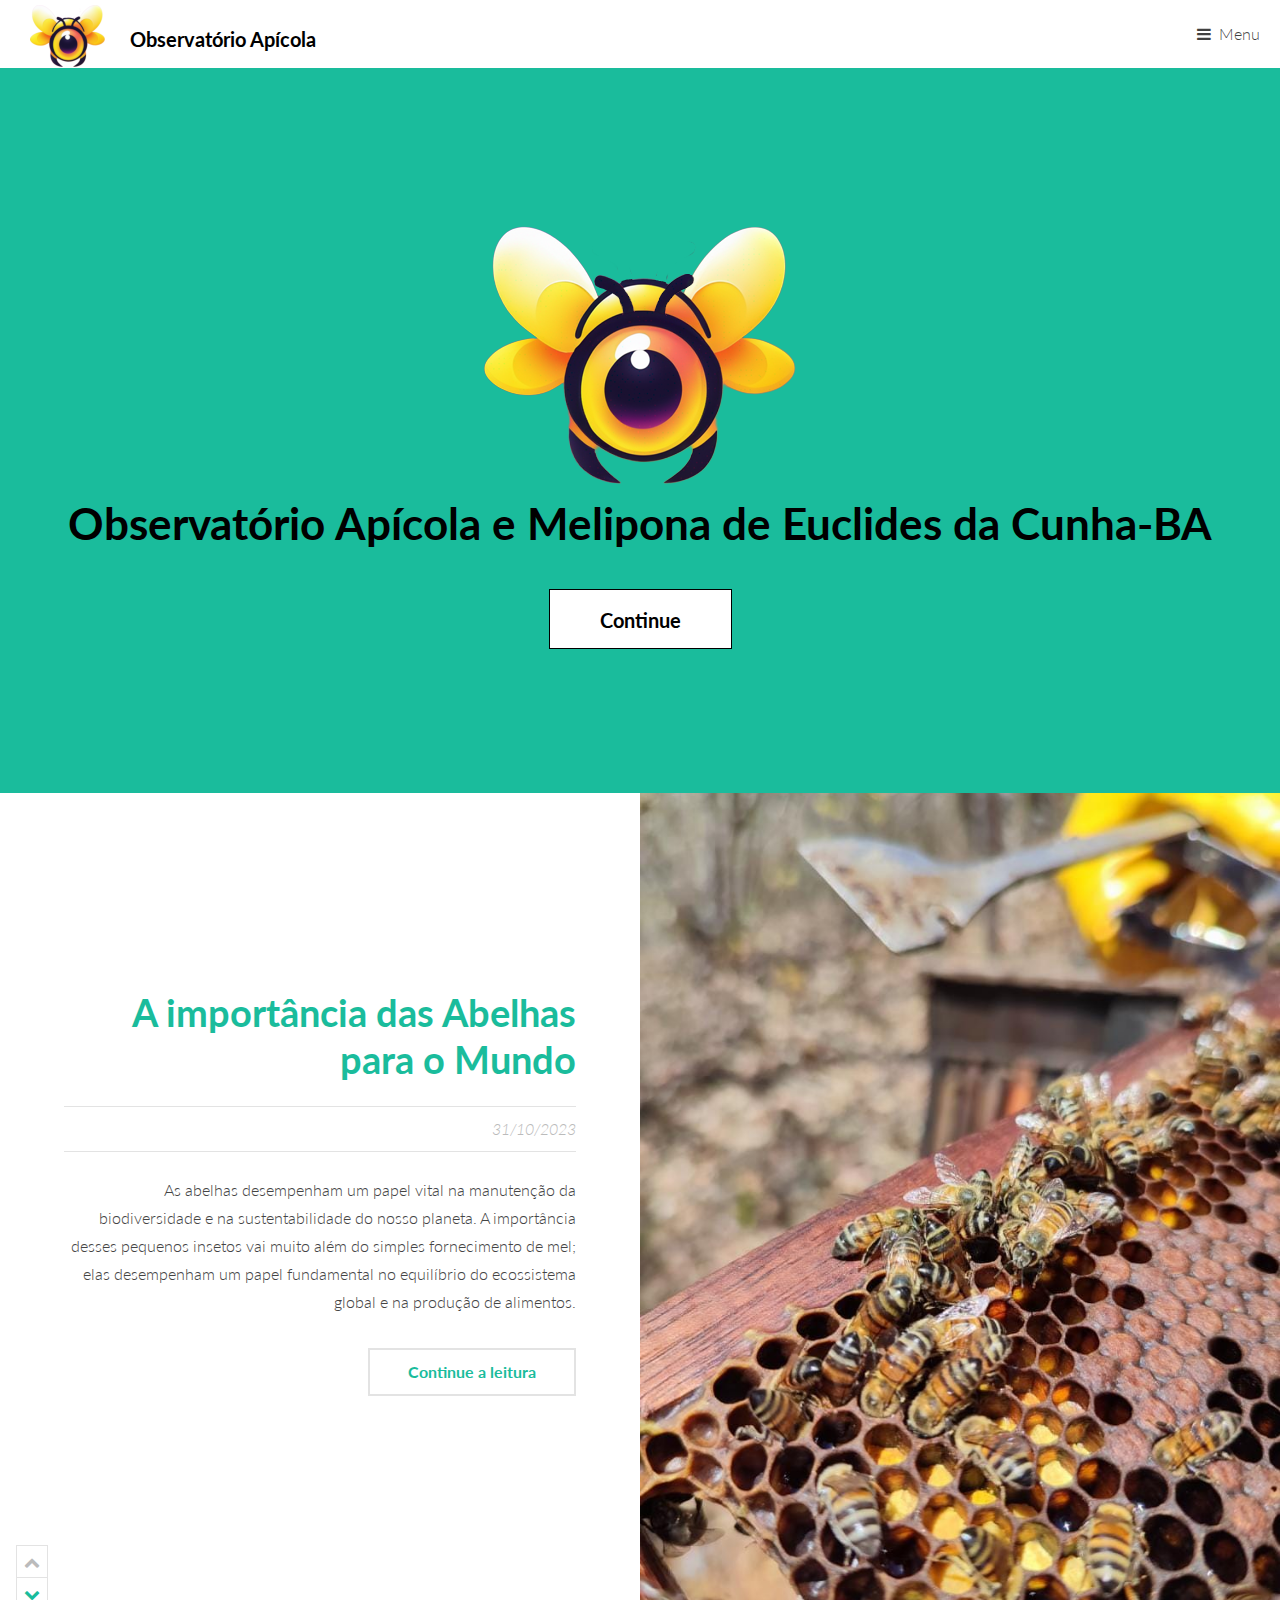
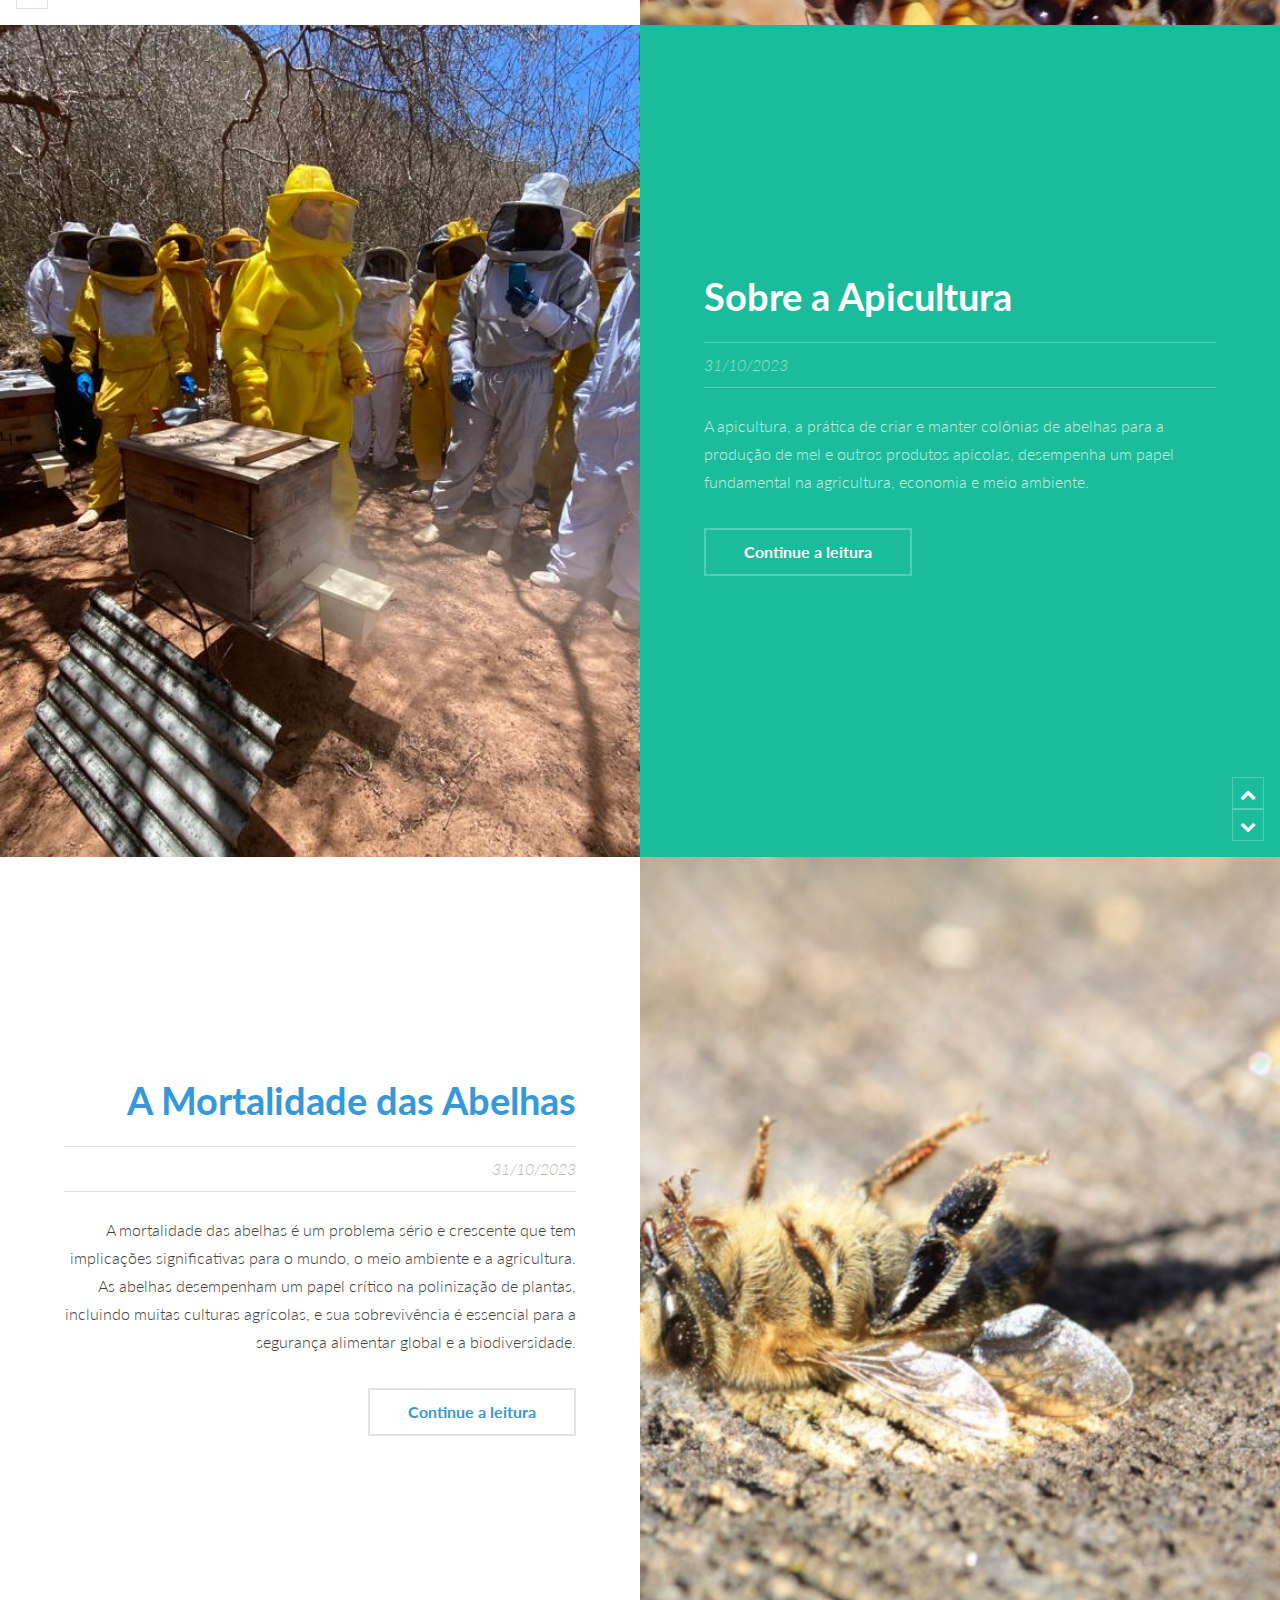
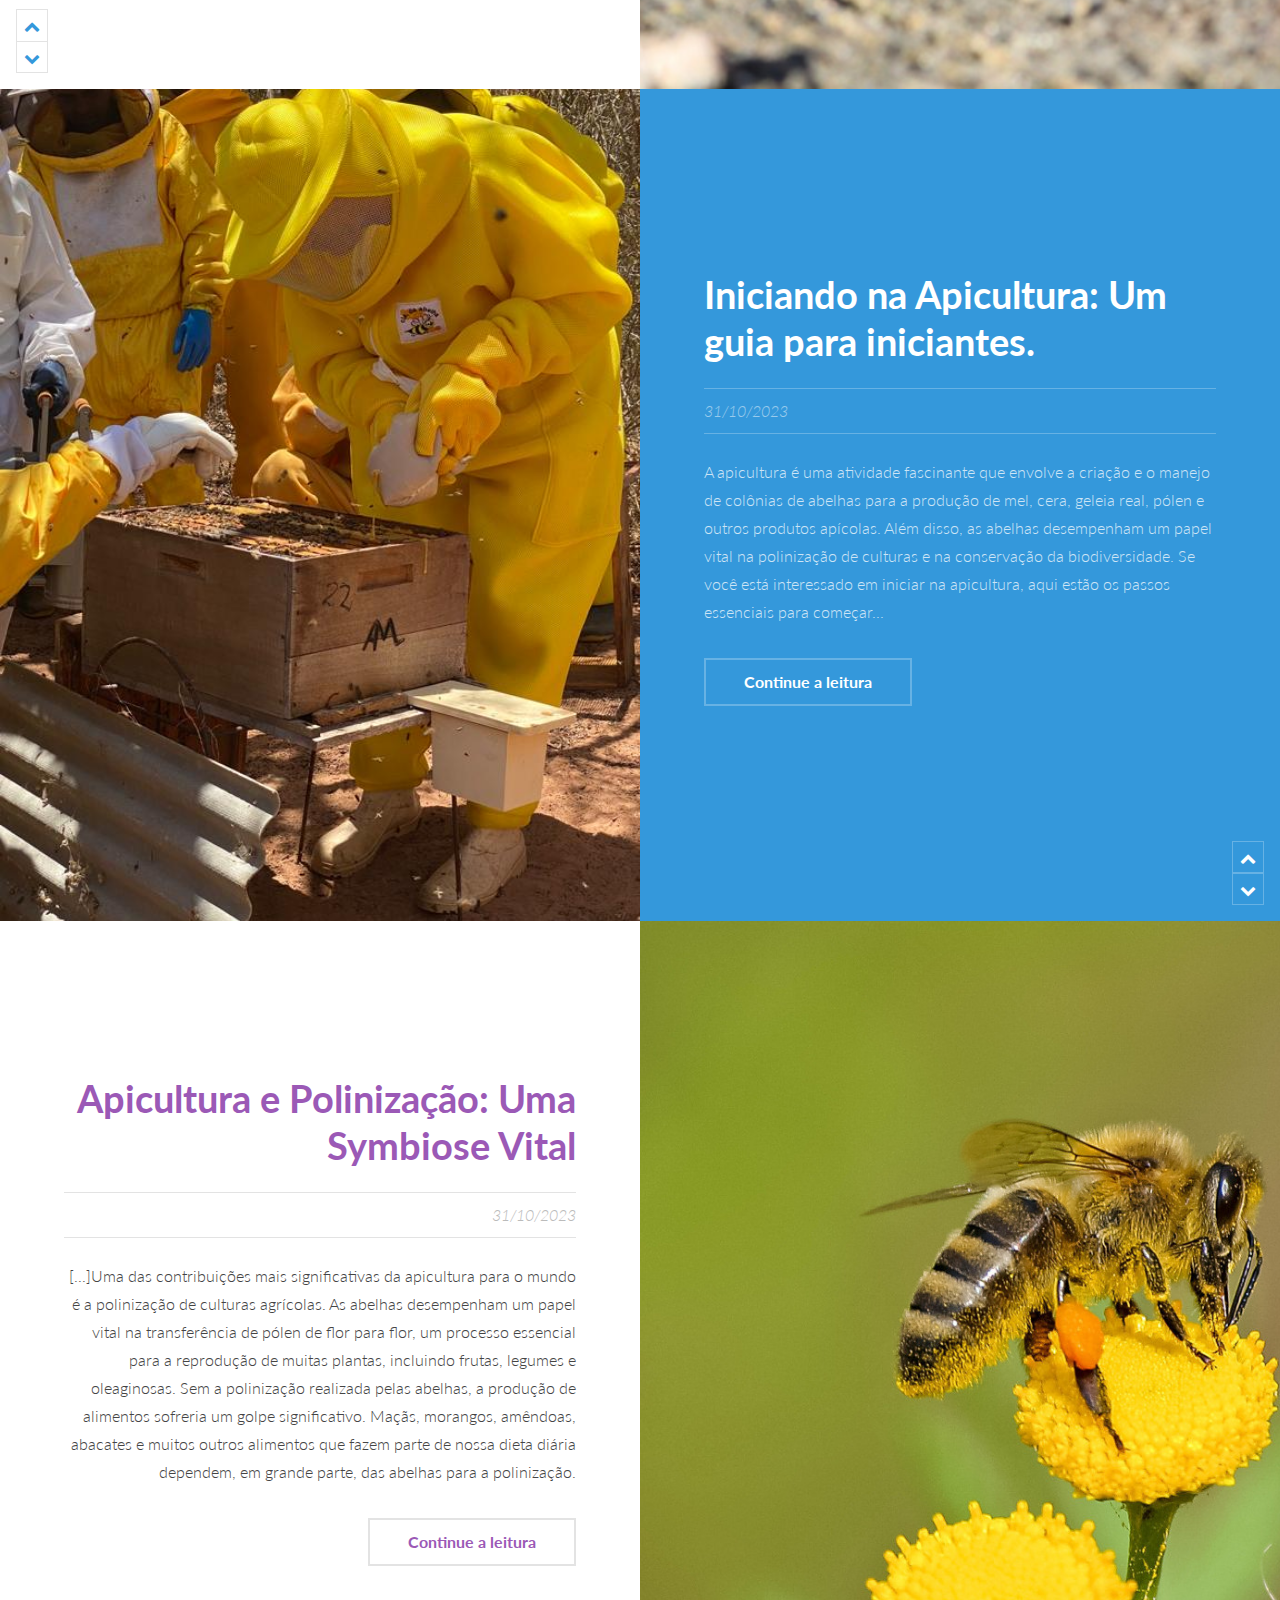
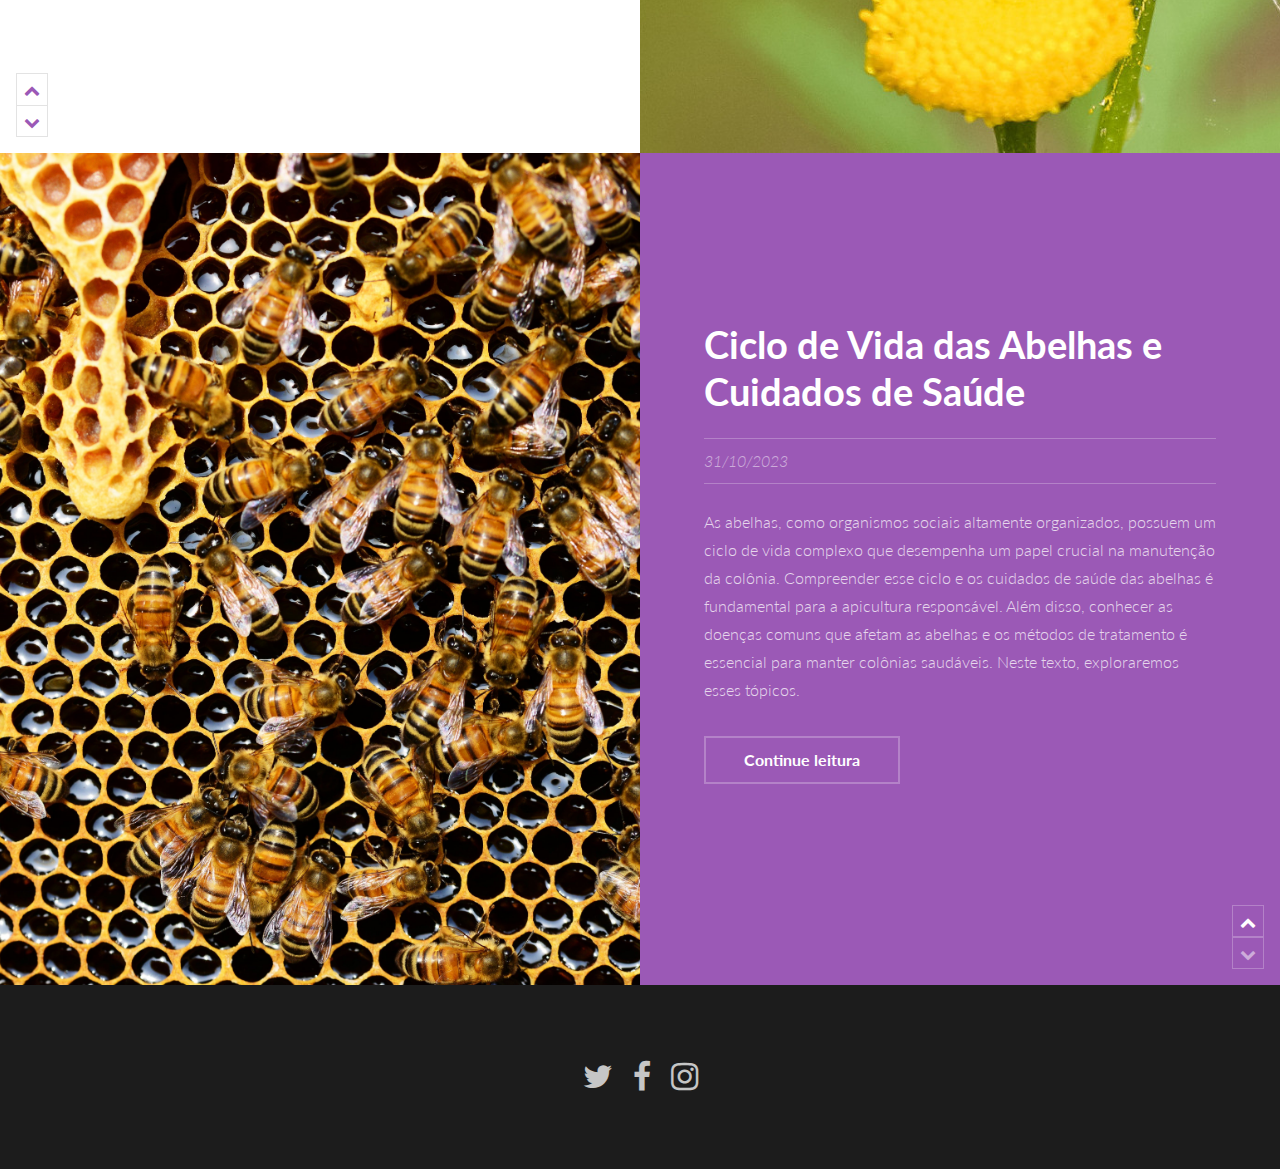
==== commit 63b42d2c: "Update index.html" ====
--- a/index.html
+++ b/index.html
@@ -36,7 +36,7 @@
 		<section id="banner">
 			<div class="inner">
 				<img src="images/logo-l.png" alt="logo">
-				<h1>Observatório Apícola<br>
+				<h1>Observatório Apícola e Melipona<br>
 					de Euclides da Cunha-BA</h1>
 					
 					<ul class="actions">
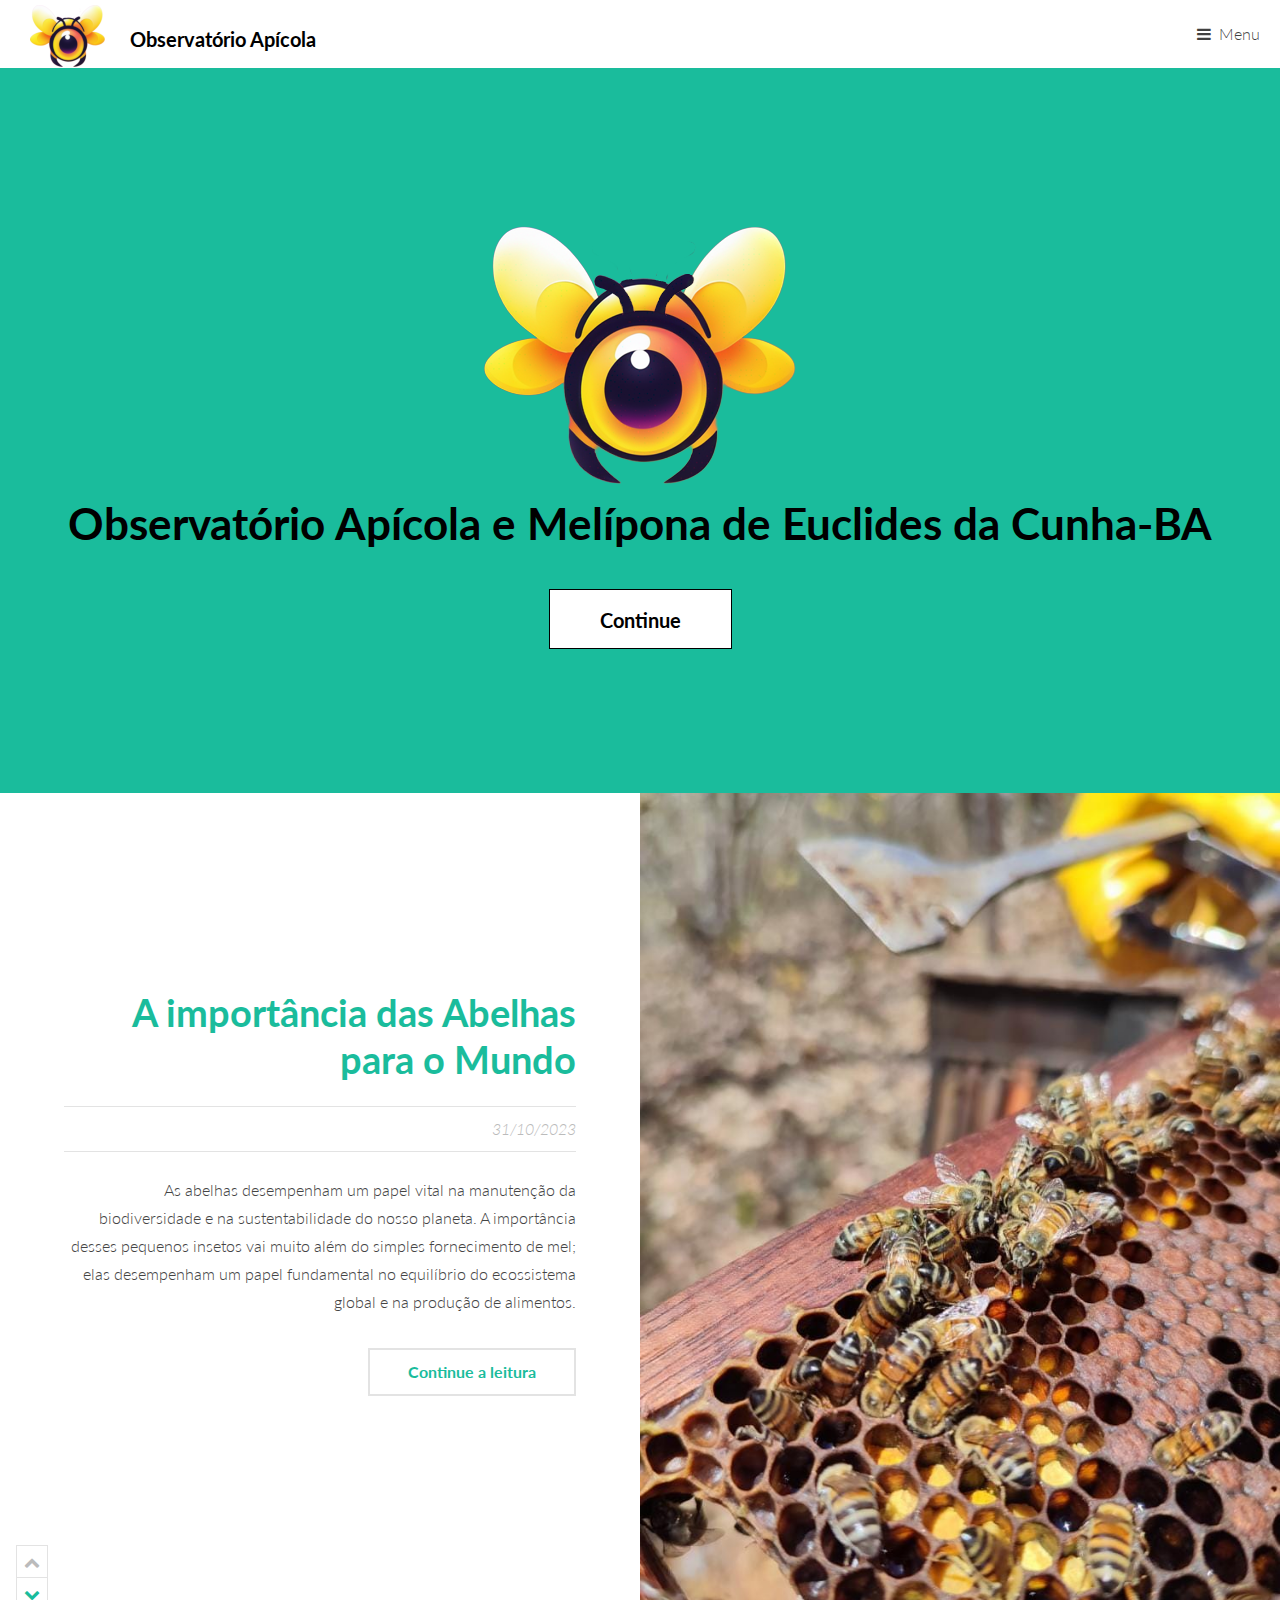
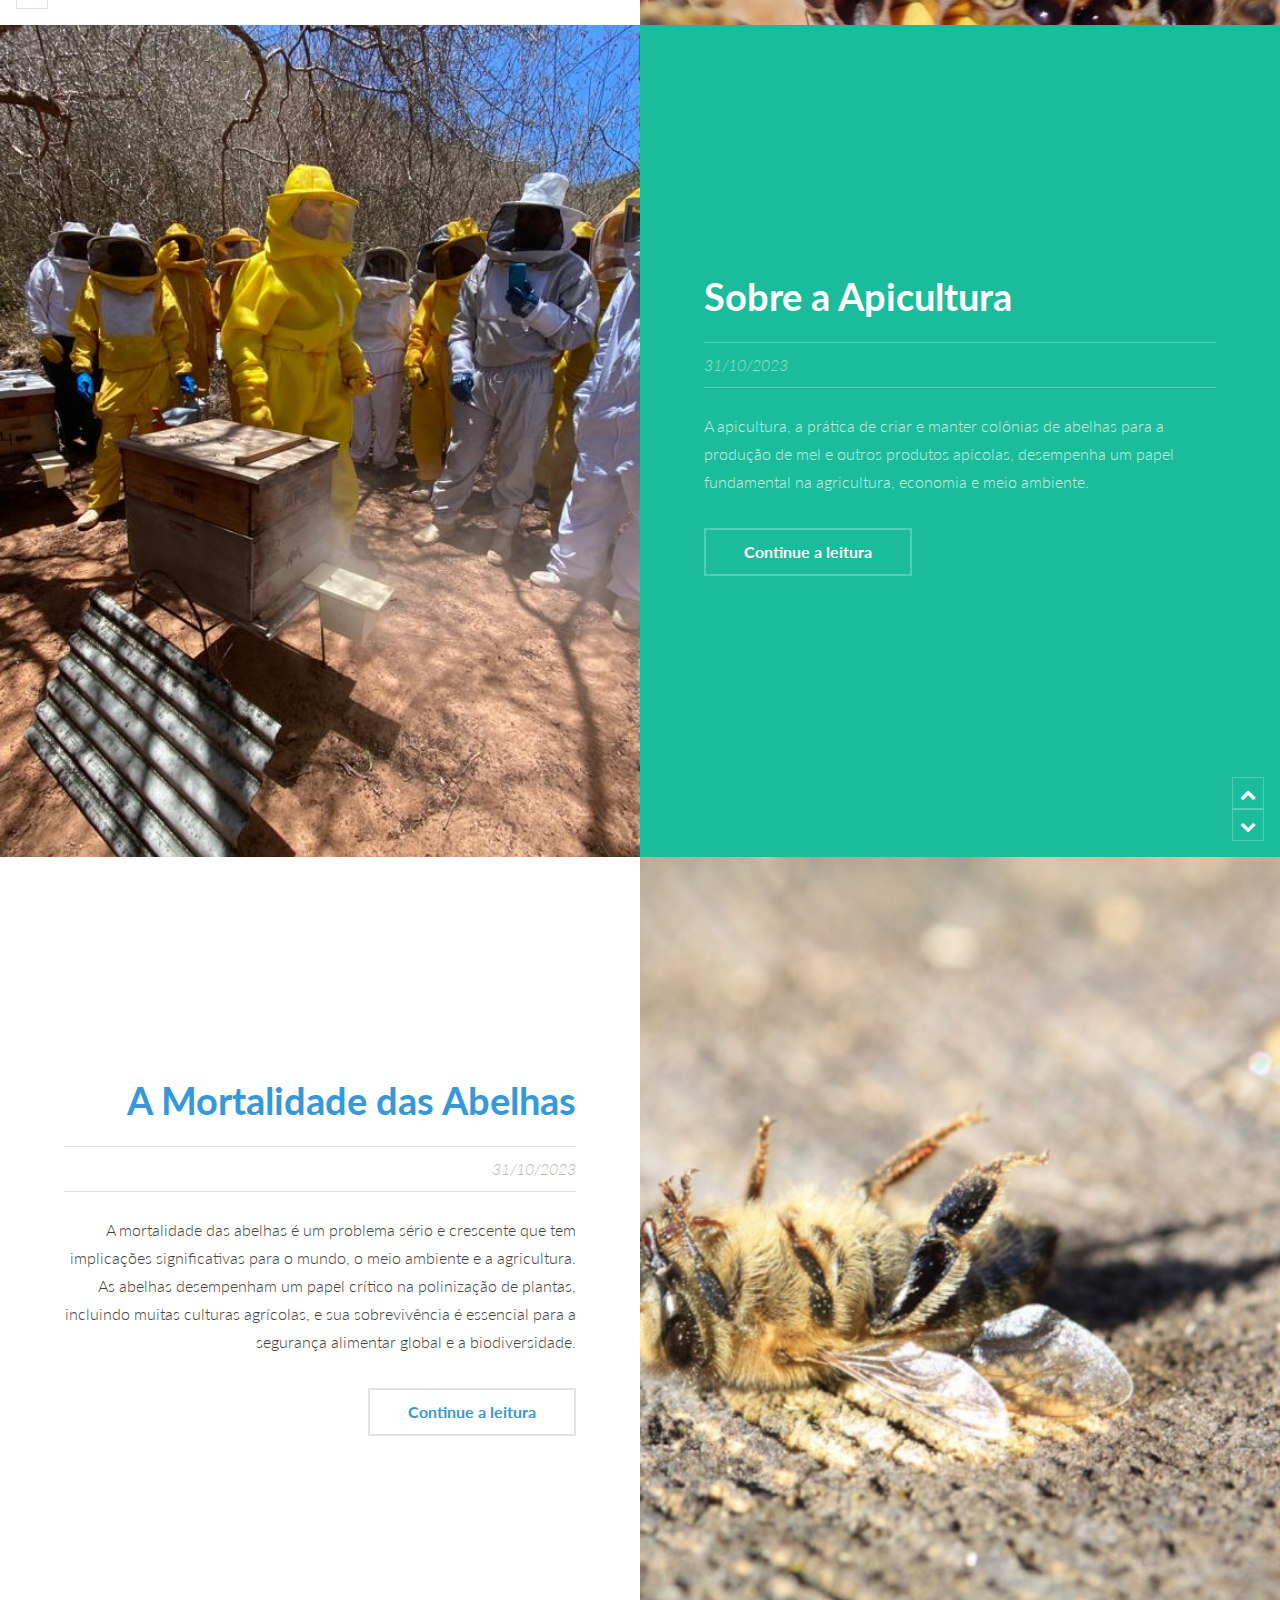
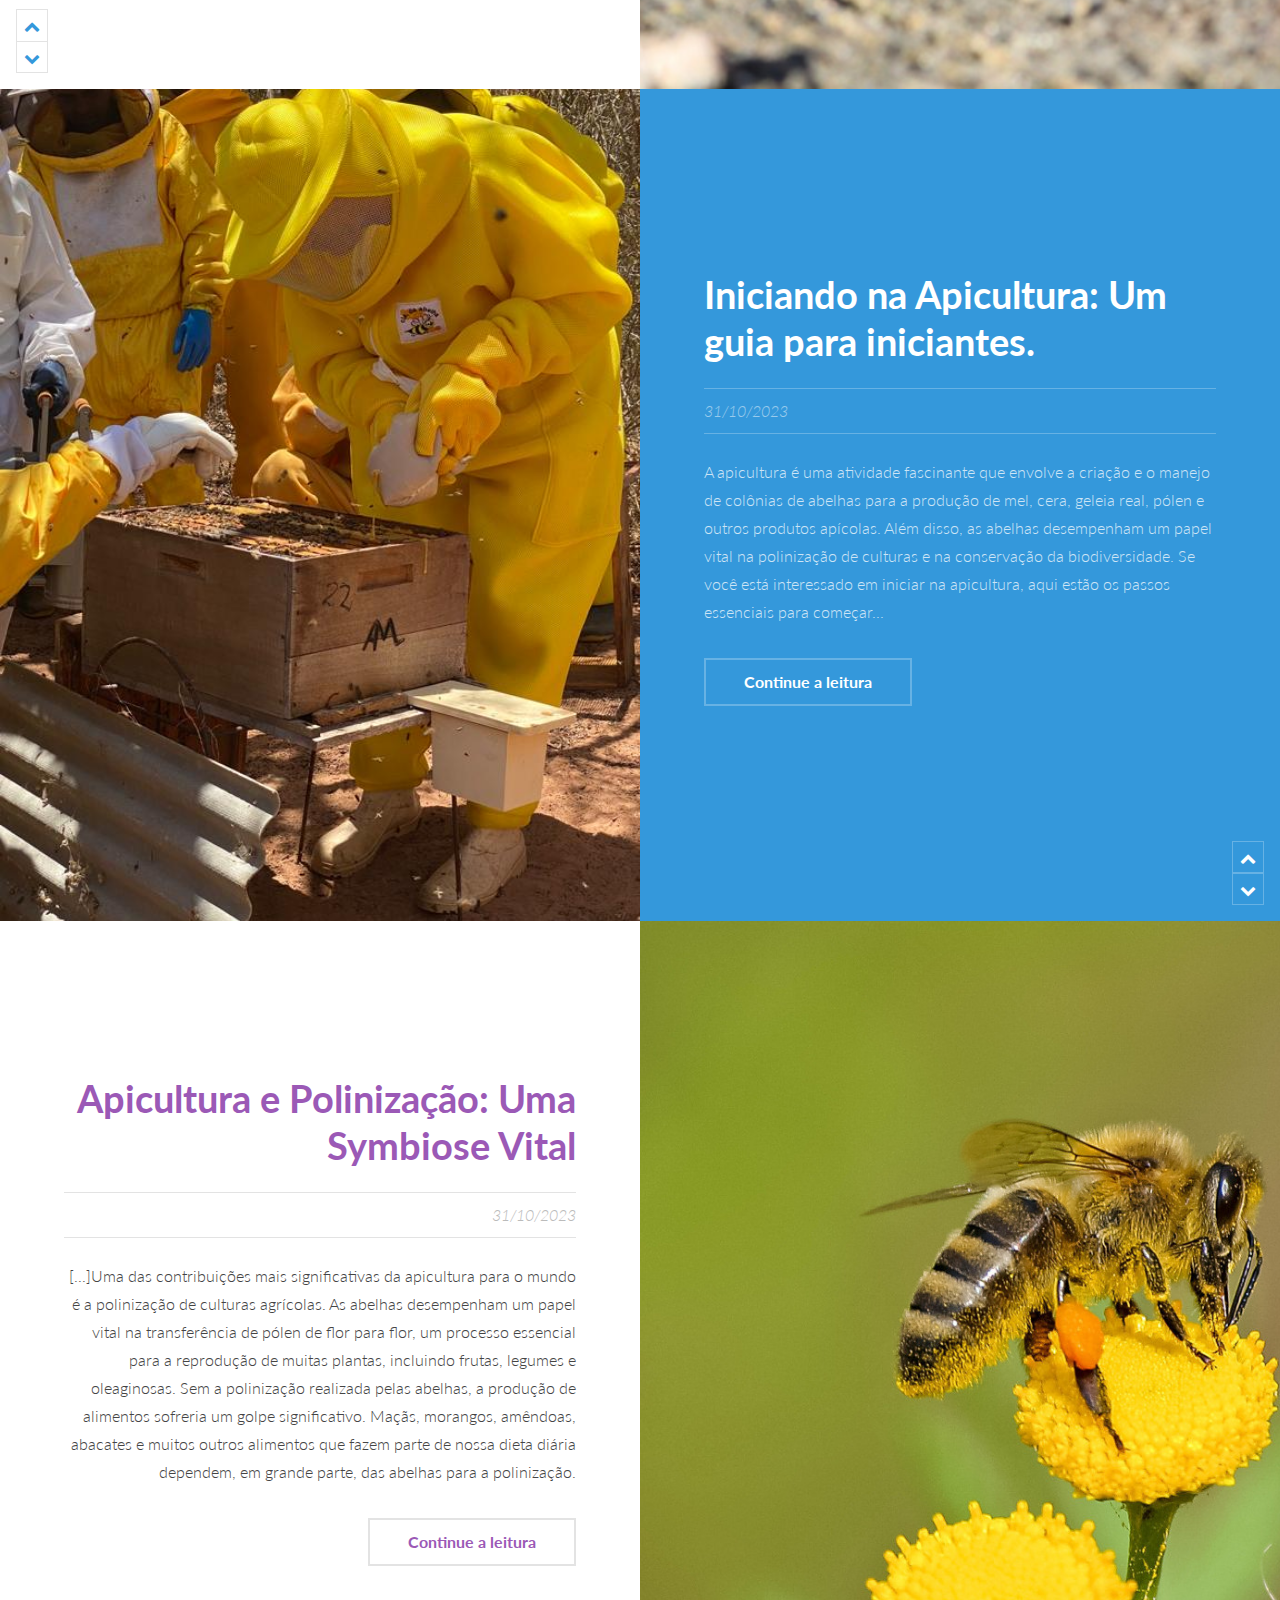
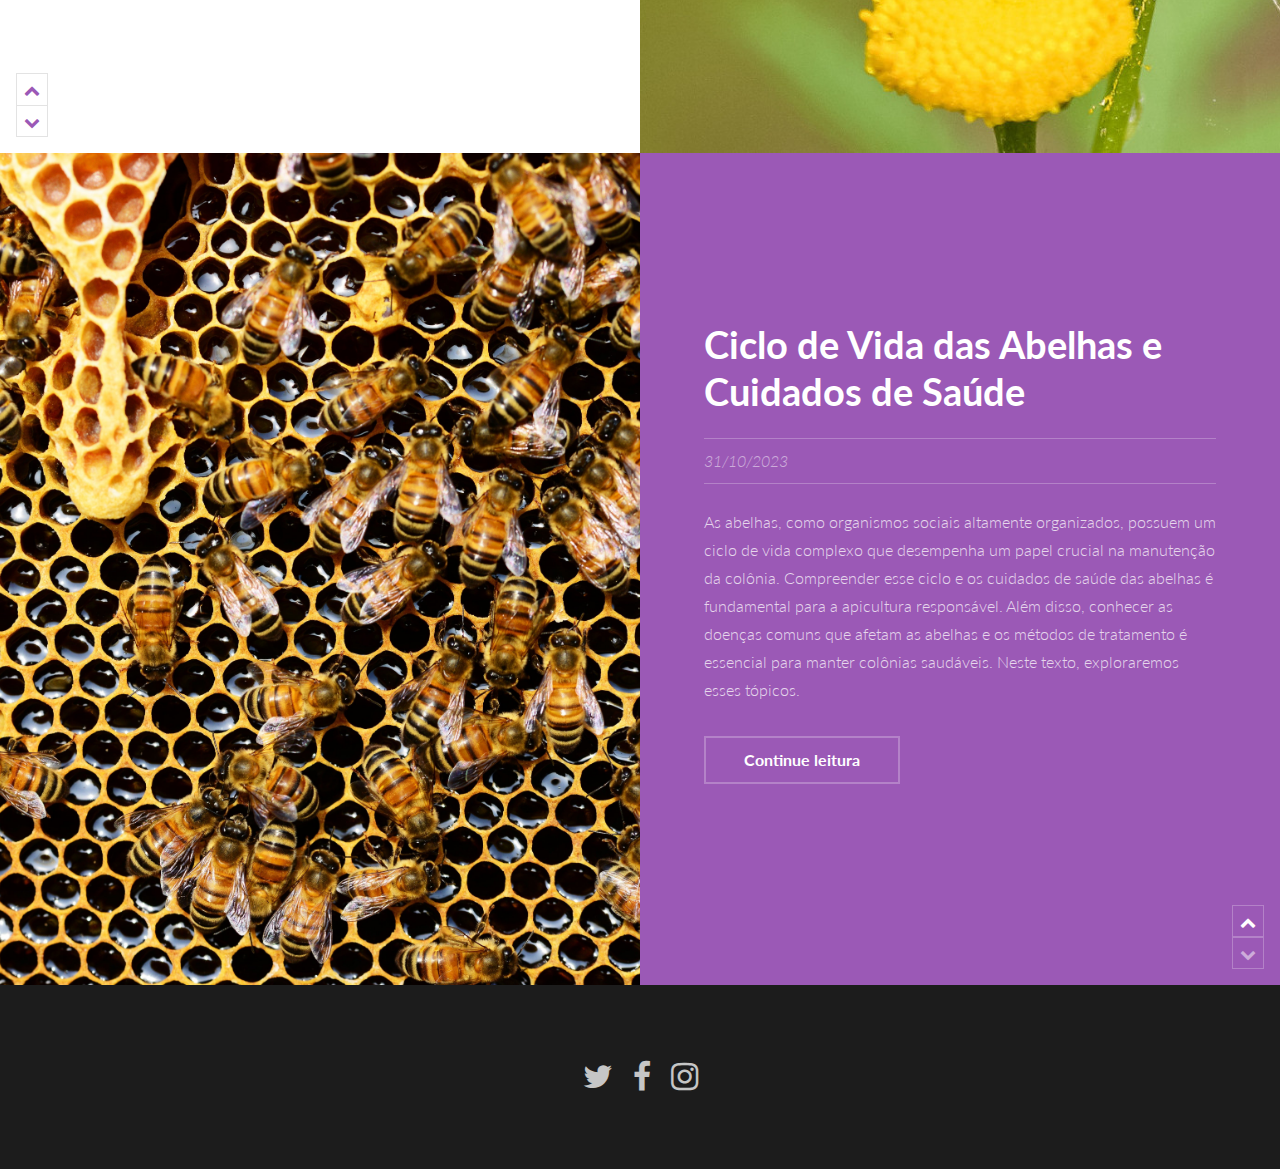
==== commit a568a10a: "facepalm" ====
--- a/index.html
+++ b/index.html
@@ -36,7 +36,7 @@
 		<section id="banner">
 			<div class="inner">
 				<img src="images/logo-l.png" alt="logo">
-				<h1>Observatório Apícola e Melipona<br>
+				<h1>Observatório Apícola e Melípona<br>
 					de Euclides da Cunha-BA</h1>
 					
 					<ul class="actions">
